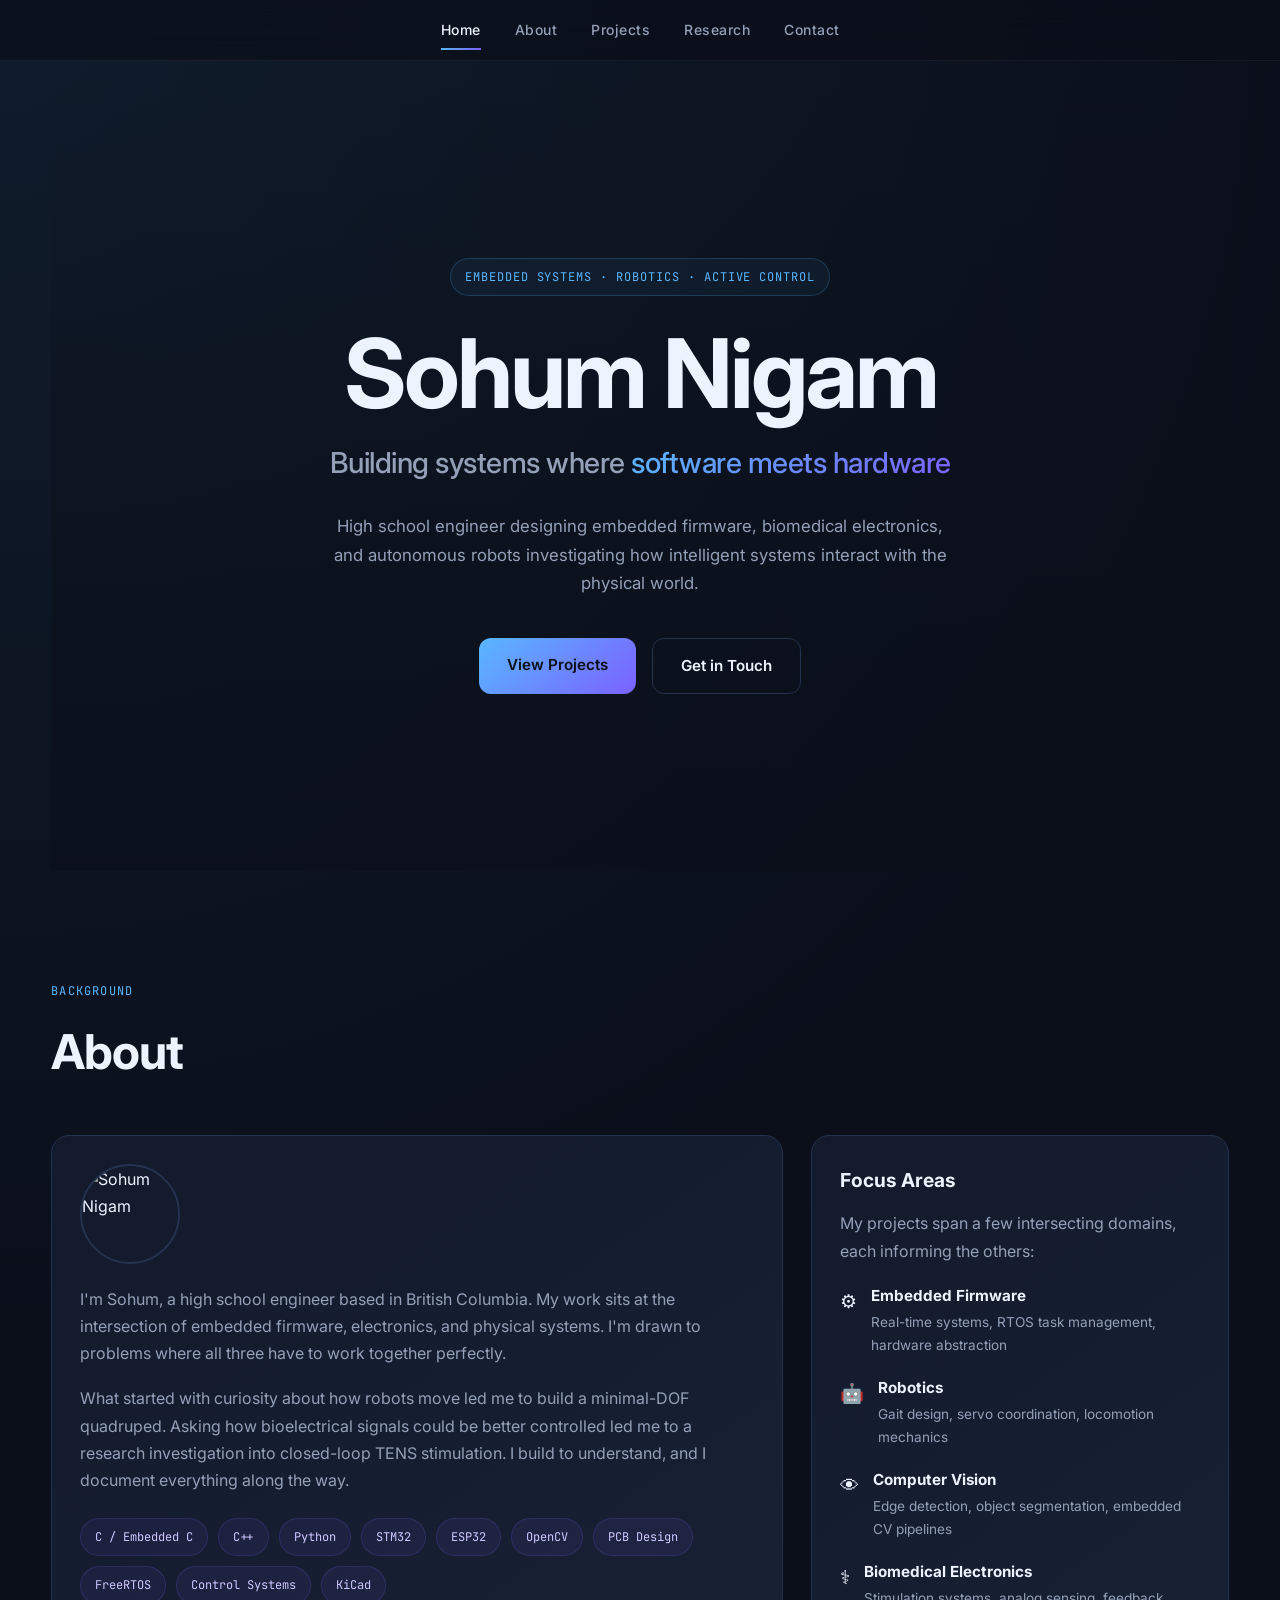
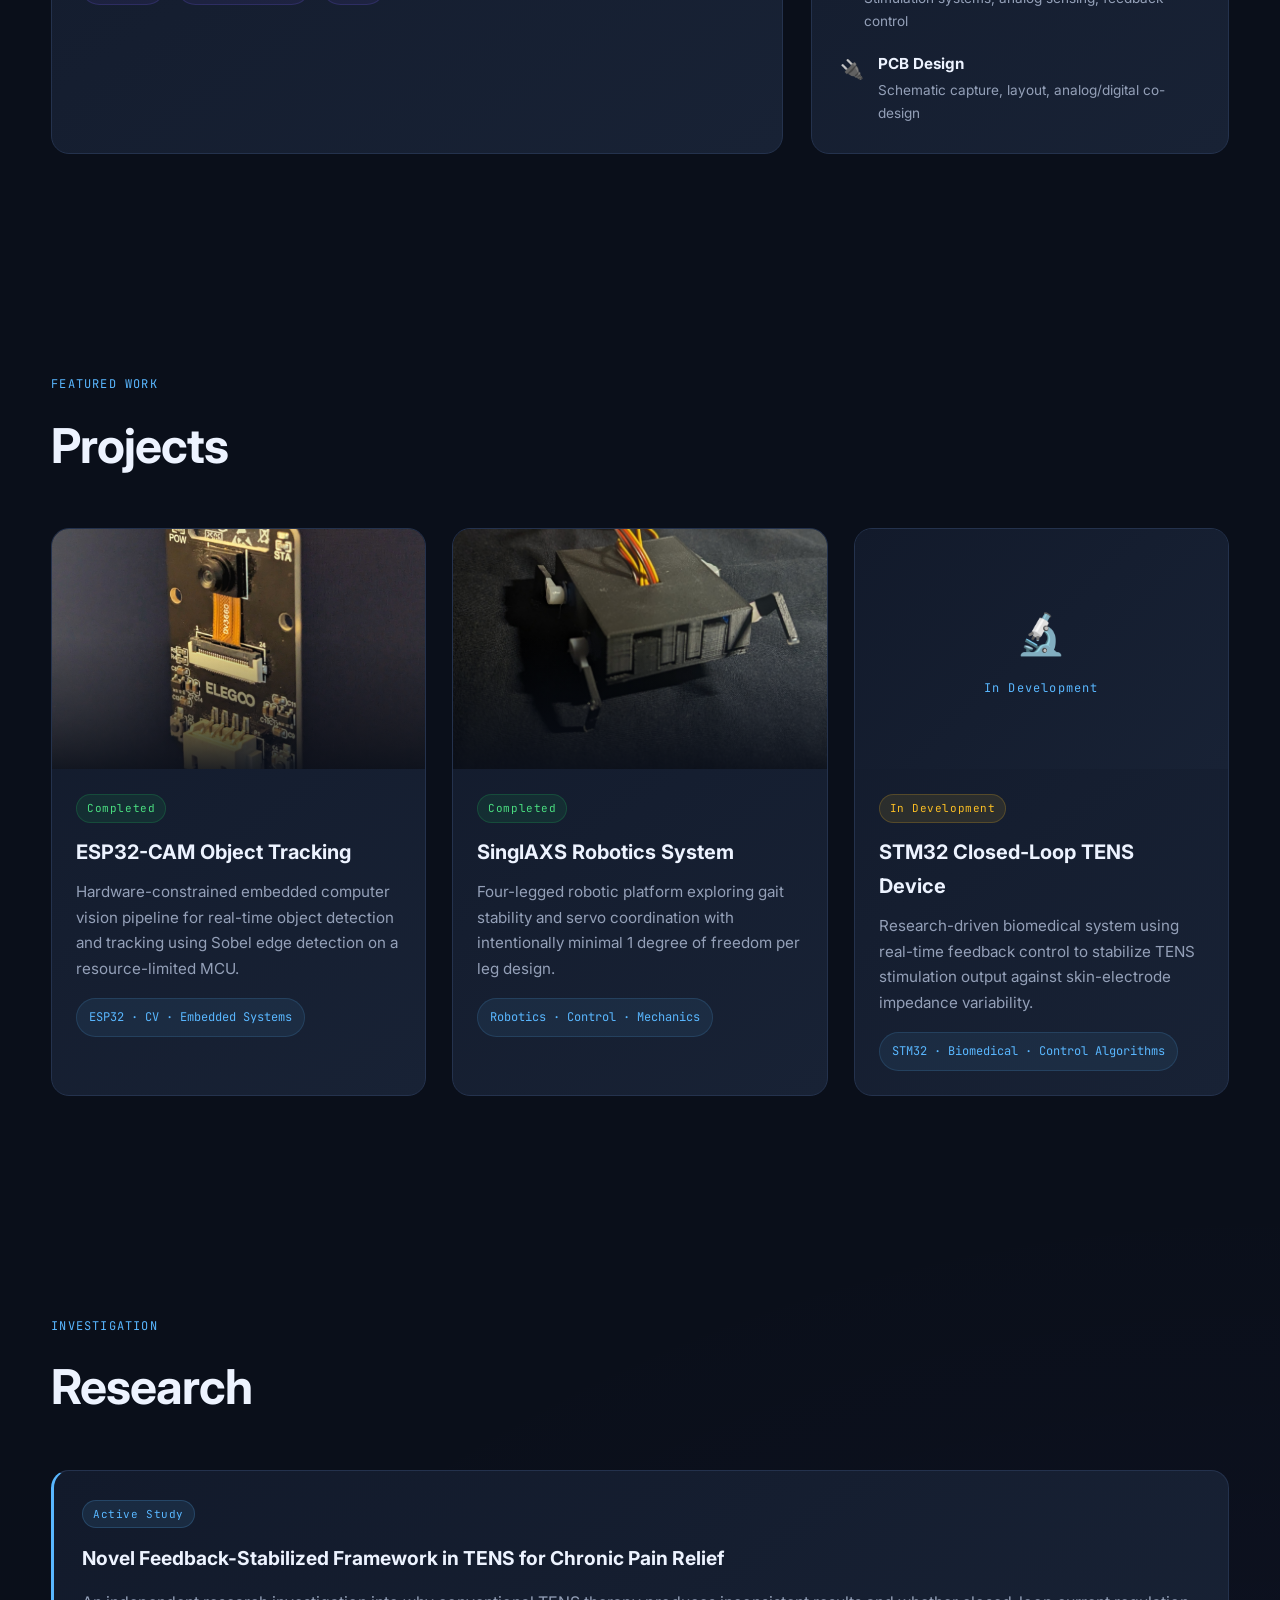
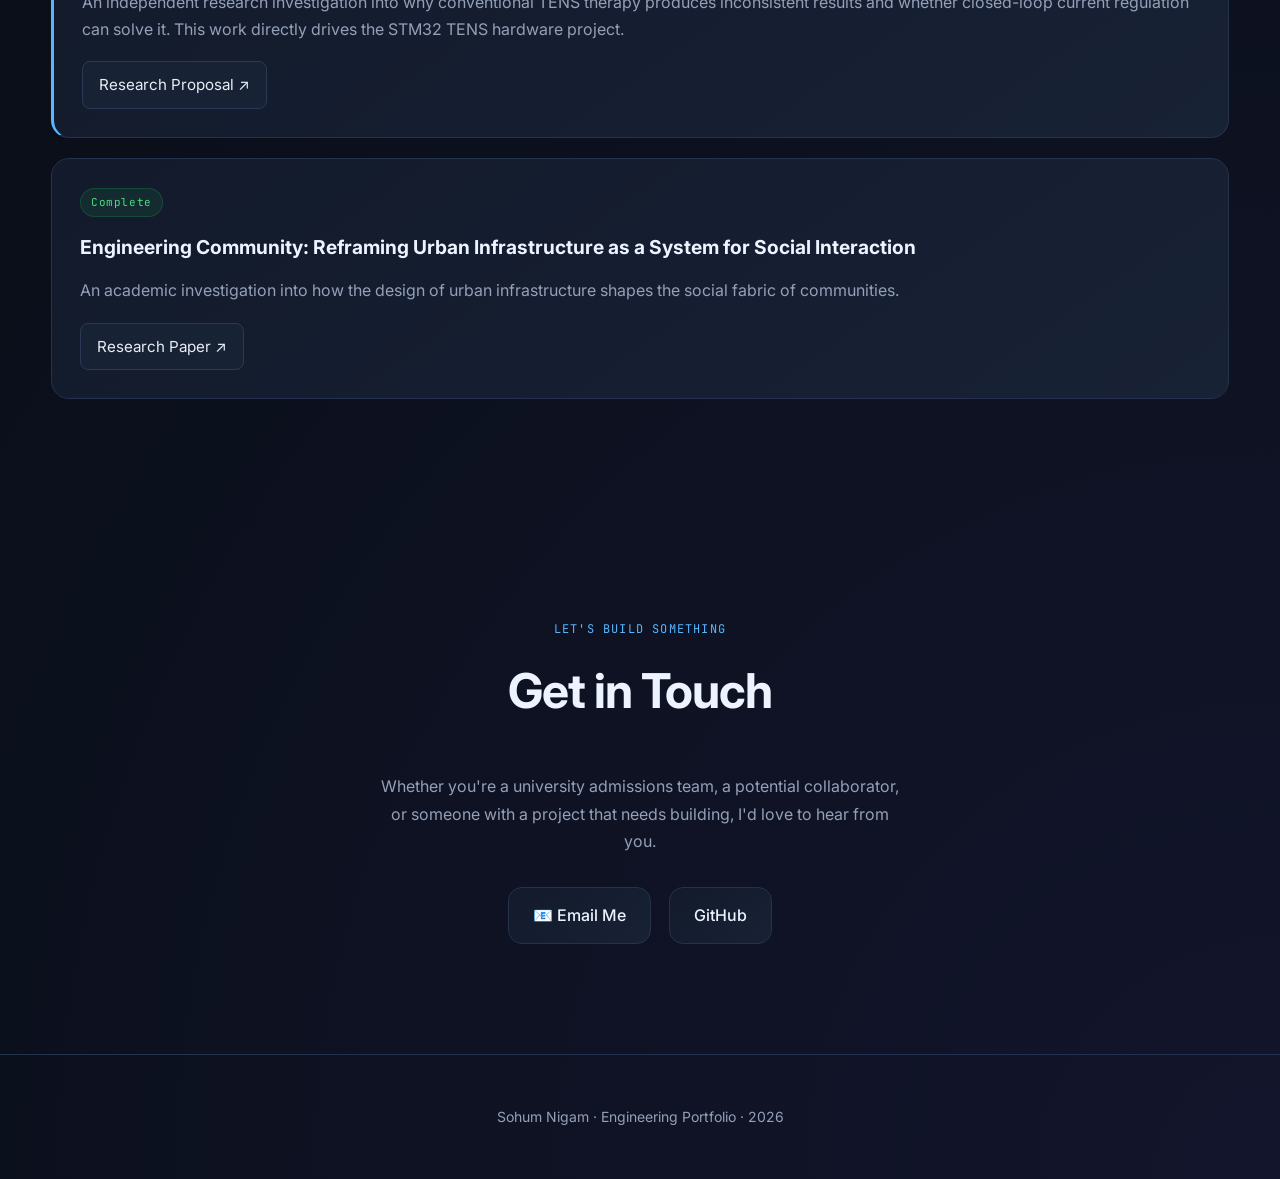
==== index.html @ ad73d20b "strenghthened visuals and text" ====
<!DOCTYPE html>
<html lang="en">
<head>
  <meta charset="UTF-8" />
  <meta name="viewport" content="width=device-width, initial-scale=1.0" />
  <title>Sohum Nigam — Engineering Portfolio</title>
  <link rel="stylesheet" href="style.css">
  <link rel="preconnect" href="https://fonts.googleapis.com">
  <link rel="preconnect" href="https://fonts.gstatic.com" crossorigin>
  <link href="https://fonts.googleapis.com/css2?family=Inter:wght@400;500;600;700&family=JetBrains+Mono:wght@400;500&display=swap" rel="stylesheet">
</head>

<body>

  <!-- NAV -->
  <nav>
    <a href="#home">Home</a>
    <a href="#about">About</a>
    <a href="#projects">Projects</a>
    <a href="#research">Research</a>
    <a href="#contact">Contact</a>
  </nav>

  <!-- HERO -->
  <section id="home" class="hero show">
    <div class="hero-content">

      <div class="hero-tag">
        EMBEDDED SYSTEMS · ROBOTICS · ACTIVE CONTROL
      </div>

      <h1>Sohum Nigam</h1>

      <h2>
        Building systems where <span>software meets hardware</span>
      </h2>

      <p class="hero-sub">
        High school engineer designing embedded firmware, biomedical electronics,
        and autonomous robots investigating how intelligent systems
        interact with the physical world.
      </p>

      <div class="hero-cta">
        <a href="#projects" class="cta-btn">View Projects</a>
        <a href="#contact" class="cta-btn cta-btn--outline">Get in Touch</a>
      </div>

    </div>
  </section>

  <!-- ABOUT -->
  <section id="about">

    <div class="section-header">
      <div class="section-label">BACKGROUND</div>
      <h2>About</h2>
    </div>

    <div class="about-grid">

      <div class="panel">

       
        <img src="assets/Images/your-photo.jpg" alt="Sohum Nigam" class="about-photo">

        <p>
          I'm Sohum, a high school engineer based in British Columbia. My work sits at the intersection
          of embedded firmware, electronics, and physical systems. I'm drawn to problems where
          all three have to work together perfectly.
        </p>

        <p>
          What started with curiosity about how robots move led me to build a minimal-DOF quadruped.
          Asking how bioelectrical signals could be better controlled led me to a research investigation
          into closed-loop TENS stimulation. I build to understand, and I document everything along the way.
        </p>

        <p>
        </p>

        <div class="skills">
          <div class="skill">C / Embedded C</div>
          <div class="skill">C++</div>
          <div class="skill">Python</div>
          <div class="skill">STM32</div>
          <div class="skill">ESP32</div>
          <div class="skill">OpenCV</div>
          <div class="skill">PCB Design</div>
          <div class="skill">FreeRTOS</div>
          <div class="skill">Control Systems</div>
          <div class="skill">KiCad</div>
        </div>

      </div>

      <div class="panel">

        <h3>Focus Areas</h3>

        <p>
          My projects span a few intersecting domains, each informing the others:
        </p>

        <div class="focus-list">
          <div class="focus-item">
            <span class="focus-icon">⚙</span>
            <div>
              <strong>Embedded Firmware</strong>
              <p>Real-time systems, RTOS task management, hardware abstraction</p>
            </div>
          </div>
          <div class="focus-item">
            <span class="focus-icon">🤖</span>
            <div>
              <strong>Robotics</strong>
              <p>Gait design, servo coordination, locomotion mechanics</p>
            </div>
          </div>
          <div class="focus-item">
            <span class="focus-icon">👁</span>
            <div>
              <strong>Computer Vision</strong>
              <p>Edge detection, object segmentation, embedded CV pipelines</p>
            </div>
          </div>
          <div class="focus-item">
            <span class="focus-icon">⚕</span>
            <div>
              <strong>Biomedical Electronics</strong>
              <p>Stimulation systems, analog sensing, feedback control</p>
            </div>
          </div>
          <div class="focus-item">
            <span class="focus-icon">🔌</span>
            <div>
              <strong>PCB Design</strong>
              <p>Schematic capture, layout, analog/digital co-design</p>
            </div>
          </div>
        </div>

      </div>

    </div>

  </section>

  <!-- PROJECTS -->
  <section id="projects">

    <div class="section-header">
      <div class="section-label">FEATURED WORK</div>
      <h2>Projects</h2>
    </div>

    <div class="grid">

      <a class="card" href="projects/esp32-cam.html">
        <div class="card-image">
          <img src="assets/Images/ESP32_CAM_Hero.jpg" alt="ESP32-CAM Object Tracking">
        </div>
        <div class="card-content">
          <div class="card-status card-status--done">Completed</div>
          <h3>ESP32-CAM Object Tracking</h3>
          <p>
            Hardware-constrained embedded computer vision pipeline for
            real-time object detection and tracking using Sobel edge detection
            on a resource-limited MCU.
          </p>
          <div class="tag">ESP32 · CV · Embedded Systems</div>
        </div>
      </a>

      <a class="card" href="projects/SinglAXS.html">
        <div class="card-image">
          <img src="assets/Images/SinglAXS_Hero.png" alt="SinglAXS Quadruped">
        </div>
        <div class="card-content">
          <div class="card-status card-status--done">Completed</div>
          <h3>SinglAXS Robotics System</h3>
          <p>
            Four-legged robotic platform exploring gait stability and servo
            coordination with intentionally minimal 1 degree of freedom
            per leg design.
          </p>
          <div class="tag">Robotics · Control · Mechanics</div>
        </div>
      </a>

      <a class="card" href="projects/stm32-tens.html">
        <div class="card-image card-image--placeholder">
          <div class="card-wip">
            <span>🔬</span>
            <p>In Development</p>
          </div>
        </div>
        <div class="card-content">
          <div class="card-status card-status--wip">In Development</div>
          <h3>STM32 Closed-Loop TENS Device</h3>
          <p>
            Research-driven biomedical system using real-time feedback control
            to stabilize TENS stimulation output against skin-electrode impedance
            variability.
          </p>
          <div class="tag">STM32 · Biomedical · Control Algorithms</div>
        </div>
      </a>

    </div>

  </section>

  <!-- RESEARCH -->
  <section id="research">

    <div class="section-header">
      <div class="section-label">INVESTIGATION</div>
      <h2>Research</h2>
    </div>

    <div class="stack">

      <div class="panel research-panel">
        <div class="research-badge">Active Study</div>
        <h3>Novel Feedback-Stabilized Framework in TENS for Chronic Pain Relief</h3>
        <p>
          An independent research investigation into why conventional TENS therapy produces
          inconsistent results and whether closed-loop current regulation can solve it.
          This work directly drives the STM32 TENS hardware project.
        </p>
        <a href="assets/Documents/STM_TENS_research_proposal.pdf" target="_blank" class="pdf-link">
          Research Proposal ↗
        </a>
      </div>

      <div class="panel">
        <div class="research-badge research-badge--complete">Complete</div>
        <h3>Engineering Community: Reframing Urban Infrastructure as a System for Social Interaction</h3>
        <p>
          An academic investigation into how the design of urban infrastructure shapes
          the social fabric of communities.
        </p>
        <a href="assets/Documents/UrbanCommunity_Paper.pdf" target="_blank" class="pdf-link">
          Research Paper ↗
        </a>
      </div>

    </div>

  </section>

  <!-- CONTACT -->
  <section id="contact" class="contact">

    <div class="section-header">
      <div class="section-label">LET'S BUILD SOMETHING</div>
      <h2>Get in Touch</h2>
    </div>

    <p class="contact-sub">
      Whether you're a university admissions team, a potential collaborator,
      or someone with a project that needs building, I'd love to hear from you.
    </p>

    <div class="contact-links">
      <a href="mailto:sohum.arjit.nigam@gmail.com">
        📧 Email Me
      </a>
      <a href="https://github.com/SohumNigam" target="_blank">
        GitHub
      </a>
    </div>

  </section>

  <footer>
    <p>Sohum Nigam · Engineering Portfolio · 2026</p>
  </footer>

  <script>
    const sections = document.querySelectorAll("section");
    const navLinks = document.querySelectorAll("nav a");

    const observer = new IntersectionObserver((entries) => {
      entries.forEach((entry) => {
        if (entry.isIntersecting) {
          entry.target.classList.add("show");

          // Highlight matching nav link
          const id = entry.target.getAttribute("id");
          navLinks.forEach(link => {
            link.classList.remove("nav-active");
            if (link.getAttribute("href") === `#${id}`) {
              link.classList.add("nav-active");
            }
          });
        }
      });
    }, { threshold: 0.6 });

    sections.forEach(section => observer.observe(section));
  </script>

</body>
</html>
---- style.css ----
:root {
      --bg: #0a0f1a;
      --panel: #121a2b;
      --panel-2: #182235;
      --text: #edf3ff;
      --muted: #94a0b8;
      --accent: #59b7ff;
      --accent-2: #7b61ff;
      --border: #24324d;
      --glow: rgba(89, 183, 255, 0.18);
      --radius: 18px;
    }

    * {
      margin: 0;
      padding: 0;
      box-sizing: border-box;
    }

    html {
      scroll-behavior: smooth;
    }

    body {
      font-family: "Inter", sans-serif;
      color: var(--text);
      background:
        radial-gradient(circle at top left, rgba(89, 183, 255, 0.08), transparent 30%),
        radial-gradient(circle at bottom right, rgba(123, 97, 255, 0.08), transparent 35%),
        var(--bg);
      line-height: 1.7;
      overflow-x: hidden;
    }

    a {
      text-decoration: none;
      color: inherit;
    }

    img {
      display: block;
    }

    /* ─── NAV ─── */

    nav {
      position: sticky;
      top: 0;
      display: flex;
      justify-content: center;
      gap: 34px;
      padding: 18px 24px;
      background: rgba(10, 15, 26, 0.72);
      backdrop-filter: blur(18px);
      border-bottom: 1px solid rgba(255,255,255,0.05);
      z-index: 999;
    }

    nav a {
      position: relative;
      font-size: 14px;
      font-weight: 500;
      letter-spacing: 0.5px;
      color: var(--muted);
      transition: color 0.25s ease, transform 0.25s ease;
    }

    nav a::after {
      content: "";
      position: absolute;
      left: 0;
      bottom: -8px;
      width: 100%;
      height: 2px;
      background: linear-gradient(90deg, var(--accent), var(--accent-2));
      transform: scaleX(0);
      transform-origin: left;
      transition: transform 0.25s ease;
    }

    nav a:hover {
      color: var(--text);
      transform: translateY(-1px);
    }

    nav a:hover::after {
      transform: scaleX(1);
    }

   nav a.nav-active {
      color: var(--text);
    }

    nav a.nav-active::after {
      transform: scaleX(1);
    }

    /* ─── PDF LINK ─── */

    .pdf-link {
      display: inline-block;
      padding: 10px 16px;
      margin-right: 10px;
      color: #e6edf3;
      background: #182235;
      border: 1px solid #2a3a55;
      border-radius: 8px;
      text-decoration: none;
      font-size: 0.95rem;
      transition: all 0.2s ease;
    }

    .pdf-link:hover {
      background: #24324a;
      border-color: #3d5a80;
      transform: translateY(-2px);
    }

    .pdf-link:active {
      transform: translateY(0px);
      opacity: 0.9;
    }

    /* ─── HERO ─── */

    .hero {
      min-height: 90vh;
      display: flex;
      align-items: center;
      justify-content: center;
      text-align: center;
      padding: 120px 24px 100px;
      position: relative;
    }

    .hero::before {
      content: "";
      position: absolute;
      inset: 0;
      background: linear-gradient(to bottom, transparent, rgba(10, 15, 26, 0.7));
      pointer-events: none;
    }

    .hero-content {
      max-width: 820px;
      position: relative;
      z-index: 2;
    }

    .hero-tag {
      display: inline-block;
      font-family: "JetBrains Mono", monospace;
      font-size: 12px;
      color: var(--accent);
      padding: 8px 14px;
      border: 1px solid rgba(89, 183, 255, 0.2);
      border-radius: 999px;
      margin-bottom: 32px;
      background: rgba(89, 183, 255, 0.05);
      letter-spacing: 0.08em;
    }

    .hero h1 {
      font-size: clamp(3.2rem, 8vw, 6rem);
      line-height: 0.95;
      letter-spacing: -3px;
      margin-bottom: 20px;
    }

    .hero h2 {
      font-size: clamp(1.2rem, 3vw, 1.8rem);
      font-weight: 500;
      color: var(--muted);
      margin-bottom: 24px;
      letter-spacing: -0.5px;
    }

    .hero h2 span {
      background: linear-gradient(135deg, var(--accent), var(--accent-2));
      -webkit-background-clip: text;
      background-clip: text;
      -webkit-text-fill-color: transparent;
    }

    .hero-sub {
      max-width: 620px;
      margin: 0 auto 40px;
      color: var(--muted);
      font-size: 1.05rem;
      line-height: 1.7;
    }

    .hero-cta {
      display: flex;
      gap: 16px;
      justify-content: center;
      flex-wrap: wrap;
    }

    .cta-btn {
      padding: 14px 28px;
      border-radius: 12px;
      font-weight: 600;
      font-size: 0.95rem;
      background: linear-gradient(135deg, var(--accent), var(--accent-2));
      color: #0a0f1a;
      transition: transform 0.25s ease, box-shadow 0.25s ease;
    }

    .cta-btn:hover {
      transform: translateY(-2px);
      box-shadow: 0 8px 30px rgba(89, 183, 255, 0.3);
    }

    .cta-btn--outline {
      background: transparent;
      color: var(--text);
      border: 1px solid var(--border);
    }

    .cta-btn--outline:hover {
      border-color: var(--accent);
      box-shadow: 0 8px 30px var(--glow);
    }

    /* ─── SECTIONS ─── */

    section {
      width: min(1180px, 92%);
      margin: auto;
      padding: 110px 0;
      opacity: 0;
      transform: translateY(30px);
      transition: opacity 0.9s ease, transform 0.9s ease;
    }

    section.show {
      opacity: 1;
      transform: translateY(0);
    }

    .section-header {
      margin-bottom: 42px;
    }

    .section-label {
      font-family: "JetBrains Mono", monospace;
      font-size: 12px;
      color: var(--accent);
      margin-bottom: 10px;
      letter-spacing: 0.1em;
    }

    h2 {
      font-size: clamp(2rem, 4vw, 3rem);
      letter-spacing: -1px;
    }

    /* ─── GRID ─── */

    .grid {
      display: grid;
      grid-template-columns: repeat(auto-fit, minmax(320px, 1fr));
      gap: 26px;
    }

    /* ─── CARD ─── */

    .card {
      position: relative;
      overflow: hidden;
      border-radius: var(--radius);
      border: 1px solid var(--border);
      background: linear-gradient(145deg, var(--panel), var(--panel-2));
      transition: transform 0.35s ease, border-color 0.35s ease, box-shadow 0.35s ease;
    }

    .card:hover {
      transform: translateY(-8px);
      border-color: rgba(89, 183, 255, 0.45);
      box-shadow: 0 0 30px var(--glow), 0 20px 50px rgba(0,0,0,0.45);
    }

    .card-image {
      position: relative;
      overflow: hidden;
    }

    .card-image::after {
      content: "";
      position: absolute;
      inset: 0;
      background: linear-gradient(to top, rgba(10, 15, 26, 0.9), transparent 55%);
    }

    .card img {
      width: 100%;
      height: 240px;
      object-fit: cover;
      transition: transform 0.5s ease;
    }

    .card:hover img {
      transform: scale(1.05);
    }

    /* WIP card image placeholder */
    .card-image--placeholder {
      height: 240px;
      background: linear-gradient(135deg, #121a2b, #182235);
      display: flex;
      align-items: center;
      justify-content: center;
    }

    .card-image--placeholder::after {
      display: none;
    }

    .card-wip {
      text-align: center;
      color: var(--muted);
    }

    .card-wip span {
      font-size: 2.5rem;
      display: block;
      margin-bottom: 10px;
    }

    .card-wip p {
      font-family: "JetBrains Mono", monospace;
      font-size: 12px;
      letter-spacing: 0.1em;
      color: var(--accent);
    }

    .card-content {
      padding: 24px;
    }

    .card-content h3 {
      font-size: 1.25rem;
      margin-bottom: 10px;
    }

    .card-content p {
      color: var(--muted);
      margin-bottom: 16px;
      font-size: 0.95rem;
    }

    /* Card status badge */
    .card-status {
      display: inline-block;
      font-family: "JetBrains Mono", monospace;
      font-size: 11px;
      padding: 4px 10px;
      border-radius: 999px;
      margin-bottom: 12px;
      letter-spacing: 0.05em;
    }

    .card-status--done {
      background: rgba(34, 197, 94, 0.1);
      color: #4ade80;
      border: 1px solid rgba(34, 197, 94, 0.2);
    }

    .card-status--wip {
      background: rgba(251, 191, 36, 0.1);
      color: #fbbf24;
      border: 1px solid rgba(251, 191, 36, 0.2);
    }

    .tag {
      display: inline-block;
      font-family: "JetBrains Mono", monospace;
      font-size: 12px;
      color: var(--accent);
      background: rgba(89, 183, 255, 0.08);
      border: 1px solid rgba(89, 183, 255, 0.15);
      padding: 8px 12px;
      border-radius: 999px;
    }

    /* ─── PANELS ─── */

    .panel {
      background: linear-gradient(145deg, var(--panel), var(--panel-2));
      border: 1px solid var(--border);
      border-radius: var(--radius);
      padding: 28px;
      transition: transform 0.3s ease, border-color 0.3s ease;
    }

    .panel:hover {
      transform: translateY(-4px);
      border-color: rgba(89, 183, 255, 0.25);
    }

    .panel h3 {
      margin-bottom: 14px;
      font-size: 1.2rem;
    }

    .panel p {
      color: var(--muted);
      margin-bottom: 18px;
    }

    .stack {
      display: flex;
      flex-direction: column;
      gap: 20px;
    }

    /* ─── ABOUT ─── */

    .about-grid {
      display: grid;
      grid-template-columns: 1.4fr 0.8fr;
      gap: 28px;
    }

    .about-photo {
      width: 100px;
      height: 100px;
      border-radius: 50%;
      object-fit: cover;
      border: 2px solid var(--border);
      margin-bottom: 22px;
    }

    .about-photo-placeholder {
      width: 90px;
      height: 90px;
      border-radius: 50%;
      background: linear-gradient(135deg, var(--accent), var(--accent-2));
      display: flex;
      align-items: center;
      justify-content: center;
      font-size: 12px;
      font-family: "JetBrains Mono", monospace;
      color: #0a0f1a;
      font-weight: 600;
      margin-bottom: 22px;
      opacity: 0.6;
    }

    .about-grid .panel p + p {
      margin-top: 14px;
    }

    .skills {
      display: flex;
      flex-wrap: wrap;
      gap: 10px;
      margin-top: 24px;
    }

    .skill {
      padding: 8px 14px;
      border-radius: 999px;
      background: rgba(123, 97, 255, 0.08);
      border: 1px solid rgba(123, 97, 255, 0.18);
      color: #cfc8ff;
      font-size: 12px;
      font-family: "JetBrains Mono", monospace;
    }

    /* Focus list */
    .focus-list {
      display: flex;
      flex-direction: column;
      gap: 18px;
      margin-top: 16px;
    }

    .focus-item {
      display: flex;
      gap: 14px;
      align-items: flex-start;
    }

    .focus-icon {
      font-size: 1.2rem;
      margin-top: 2px;
      flex-shrink: 0;
    }

    .focus-item strong {
      display: block;
      color: var(--text);
      font-size: 0.95rem;
      margin-bottom: 2px;
    }

    .focus-item p {
      color: var(--muted);
      font-size: 0.85rem;
      margin: 0;
    }

    /* ─── RESEARCH ─── */

    .research-panel {
      border-left: 3px solid var(--accent);
    }

    .research-badge {
      display: inline-block;
      font-family: "JetBrains Mono", monospace;
      font-size: 11px;
      padding: 4px 10px;
      border-radius: 999px;
      margin-bottom: 14px;
      background: rgba(89, 183, 255, 0.1);
      color: var(--accent);
      border: 1px solid rgba(89, 183, 255, 0.2);
      letter-spacing: 0.05em;
    }

    .research-badge--complete {
      background: rgba(34, 197, 94, 0.1);
      color: #4ade80;
      border-color: rgba(34, 197, 94, 0.2);
    }

    /* ─── CONTACT ─── */

    .contact {
      text-align: center;
    }

    .contact-sub {
      color: var(--muted);
      max-width: 520px;
      margin: 0 auto 32px;
      font-size: 1rem;
    }

    .contact-links {
      display: flex;
      justify-content: center;
      flex-wrap: wrap;
      gap: 18px;
    }

    .contact-links a {
      padding: 14px 24px;
      border-radius: 14px;
      border: 1px solid var(--border);
      background: linear-gradient(145deg, var(--panel), var(--panel-2));
      transition: transform 0.25s ease, border-color 0.25s ease, box-shadow 0.25s ease;
      font-weight: 500;
    }

    .contact-links a:hover {
      transform: translateY(-3px);
      border-color: var(--accent);
      box-shadow: 0 0 20px var(--glow);
    }

    /* ─── FOOTER ─── */

    footer {
      padding: 50px 24px;
      text-align: center;
      color: var(--muted);
      font-size: 14px;
      border-top: 1px solid var(--border);
    }

    /* ─── RESPONSIVE ─── */

    @media (max-width: 900px) {

      .about-grid {
        grid-template-columns: 1fr;
      }

      nav {
        gap: 18px;
        flex-wrap: wrap;
      }

      .hero {
        min-height: auto;
      }

      .card img {
        height: 210px;
      }

    }
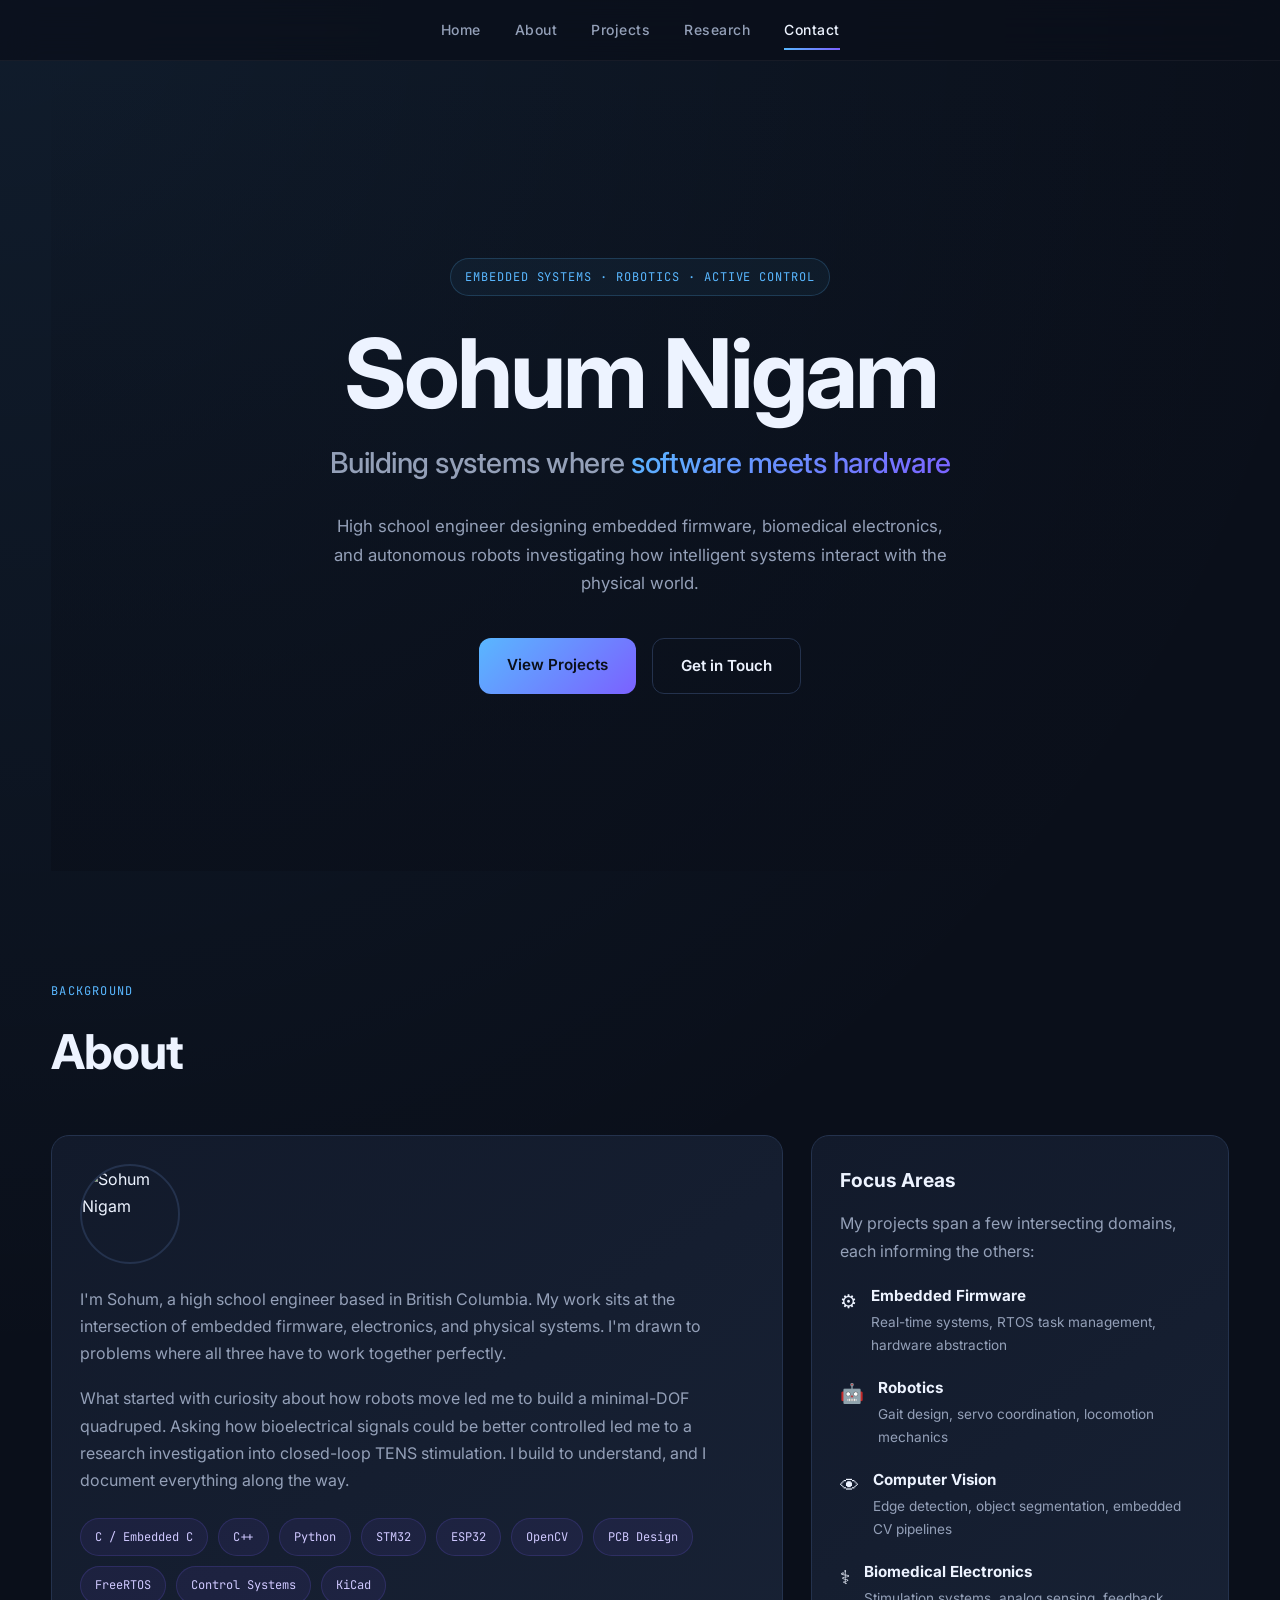
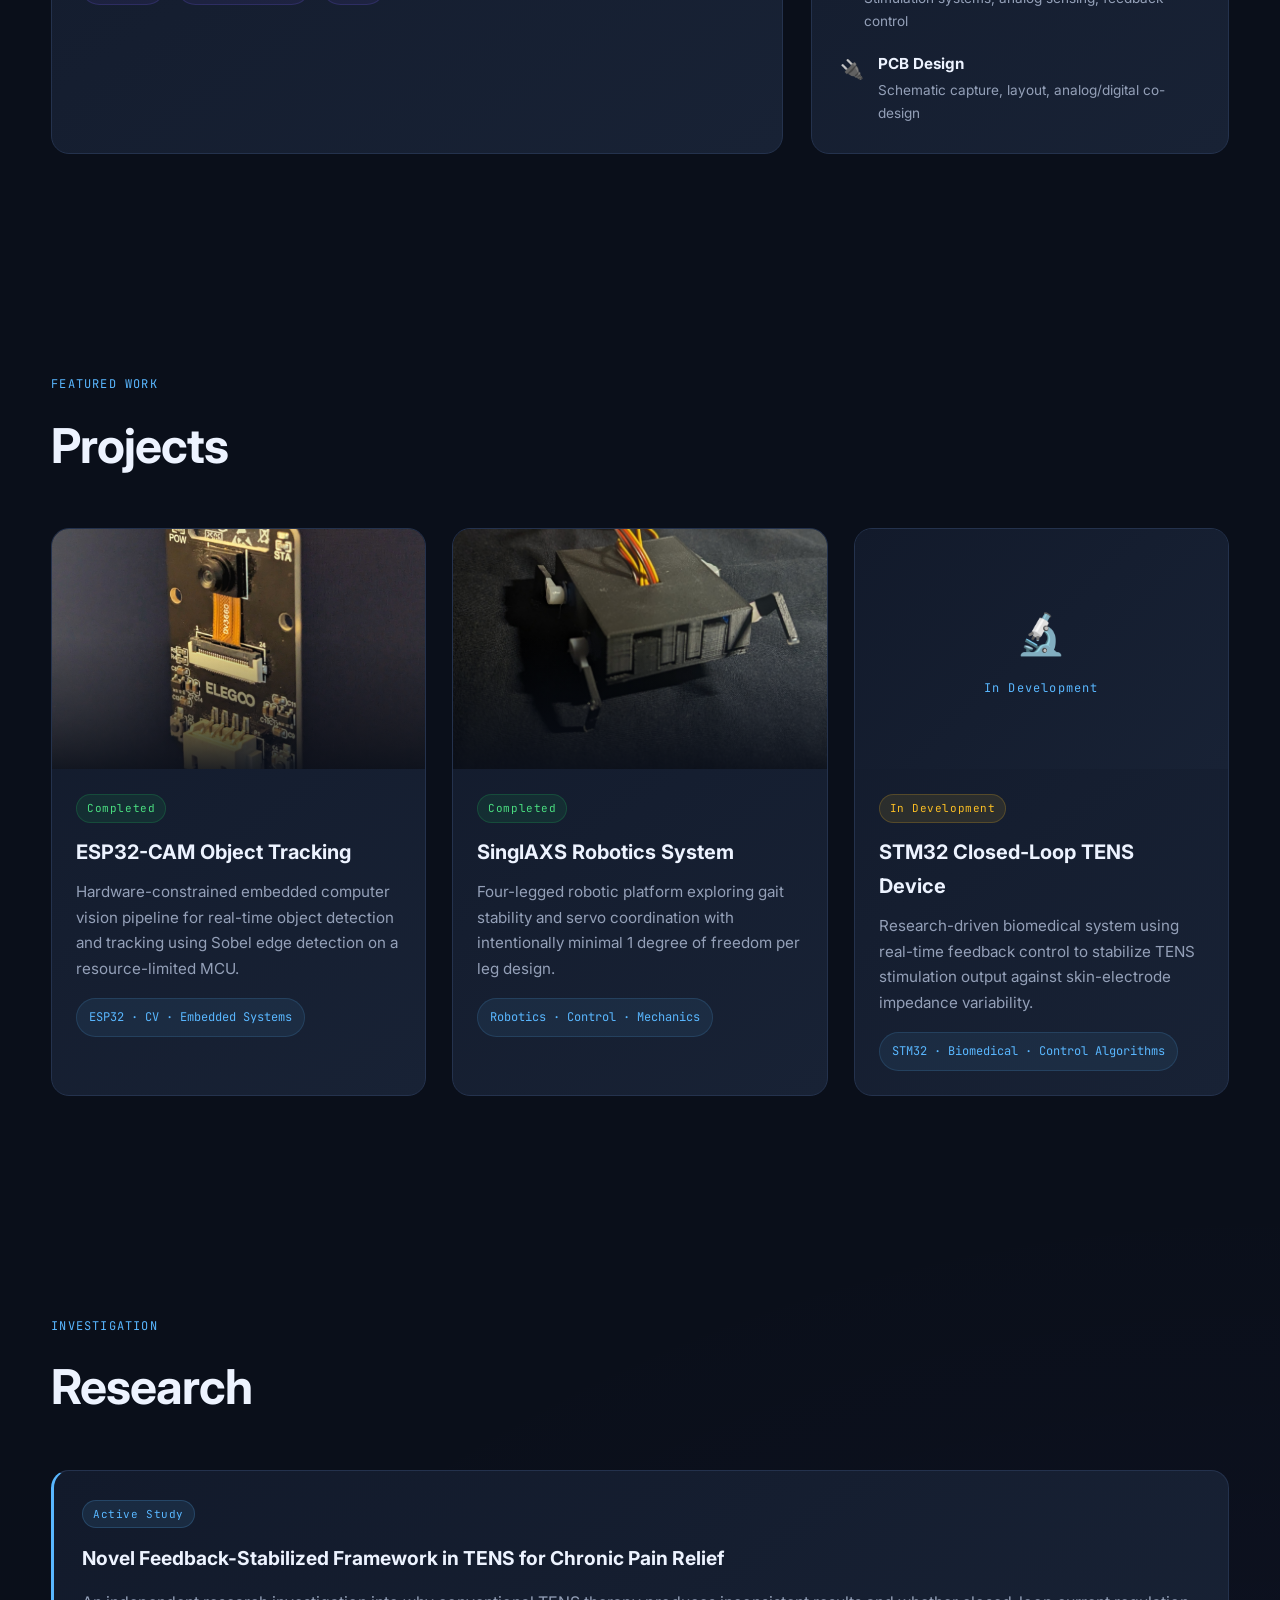
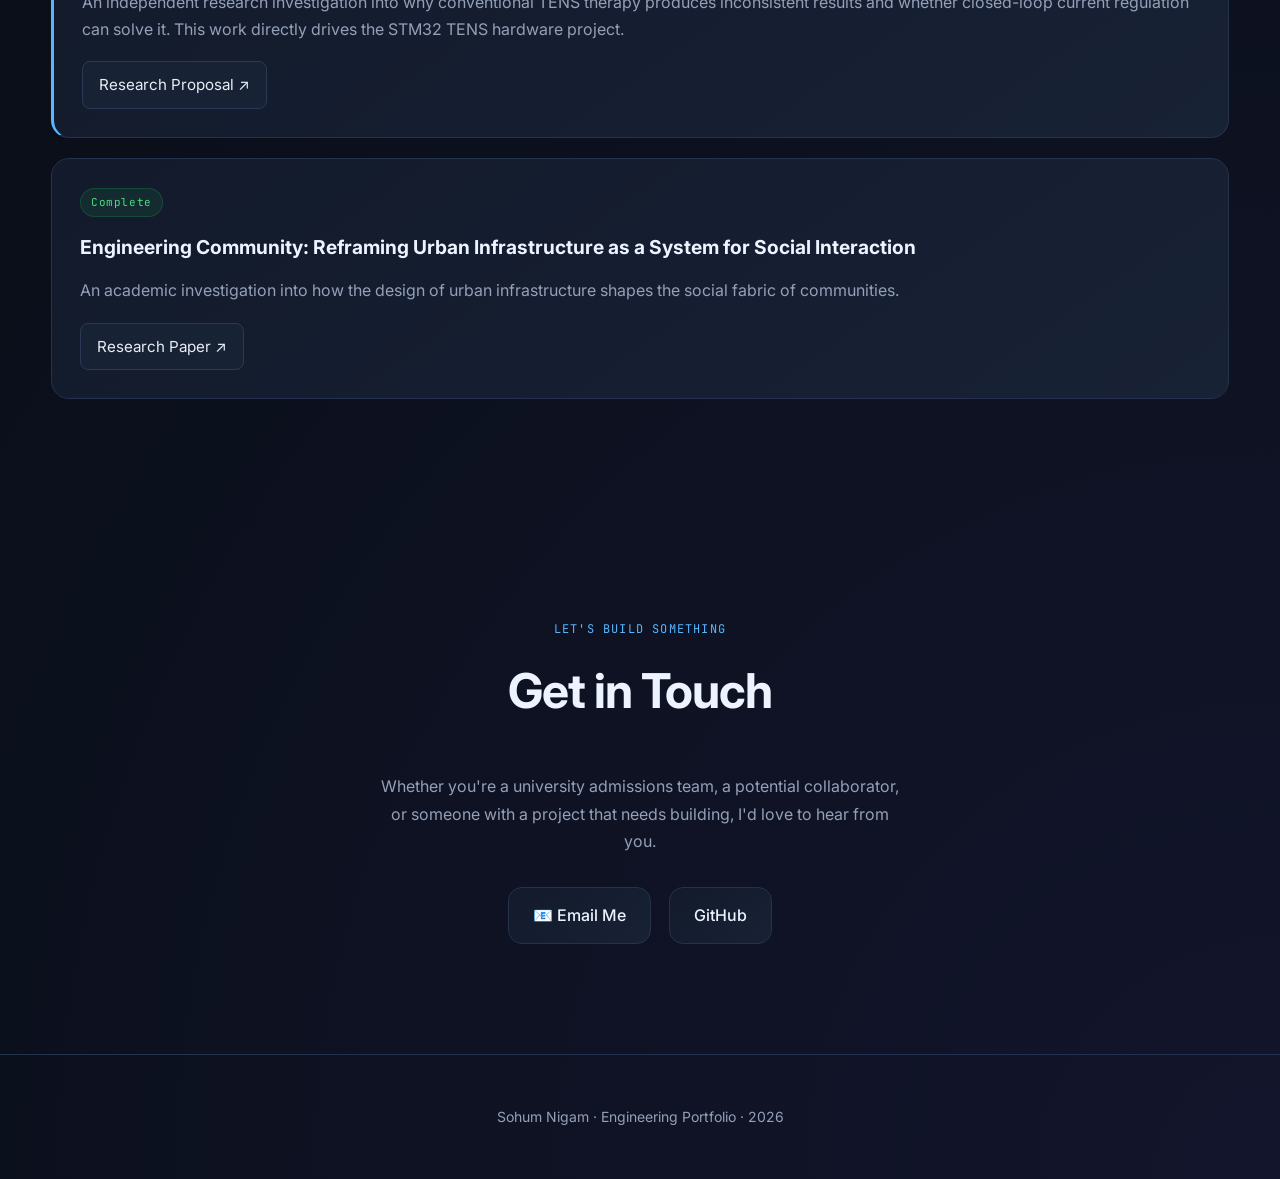
==== commit febadd0d: "fixed mobile bug" ====
--- a/index.html
+++ b/index.html
@@ -278,29 +278,38 @@
     <p>Sohum Nigam · Engineering Portfolio · 2026</p>
   </footer>
 
-  <script>
-    const sections = document.querySelectorAll("section");
-    const navLinks = document.querySelectorAll("nav a");
-
-    const observer = new IntersectionObserver((entries) => {
-      entries.forEach((entry) => {
-        if (entry.isIntersecting) {
-          entry.target.classList.add("show");
-
-          // Highlight matching nav link
-          const id = entry.target.getAttribute("id");
-          navLinks.forEach(link => {
-            link.classList.remove("nav-active");
-            if (link.getAttribute("href") === `#${id}`) {
-              link.classList.add("nav-active");
-            }
-          });
-        }
-      });
-    }, { threshold: 0.6 });
-
-    sections.forEach(section => observer.observe(section));
-  </script>
+<script>
+  const sections = document.querySelectorAll("section");
+  const navLinks = document.querySelectorAll("nav a");
+
+  const observer = new IntersectionObserver((entries, observer) => {
+    entries.forEach((entry) => {
+      if (entry.isIntersecting) {
+
+        entry.target.classList.add("show");
+
+        // Highlight matching nav link
+        const id = entry.target.getAttribute("id");
+
+        navLinks.forEach(link => {
+          link.classList.remove("nav-active");
+
+          if (link.getAttribute("href") === `#${id}`) {
+            link.classList.add("nav-active");
+          }
+        });
+
+        // Stop observing once shown
+        observer.unobserve(entry.target);
+      }
+    });
+  }, {
+    threshold: 0.15,
+    rootMargin: "0px 0px -10% 0px"
+  });
+
+  sections.forEach(section => observer.observe(section));
+</script>
 
 </body>
 </html>
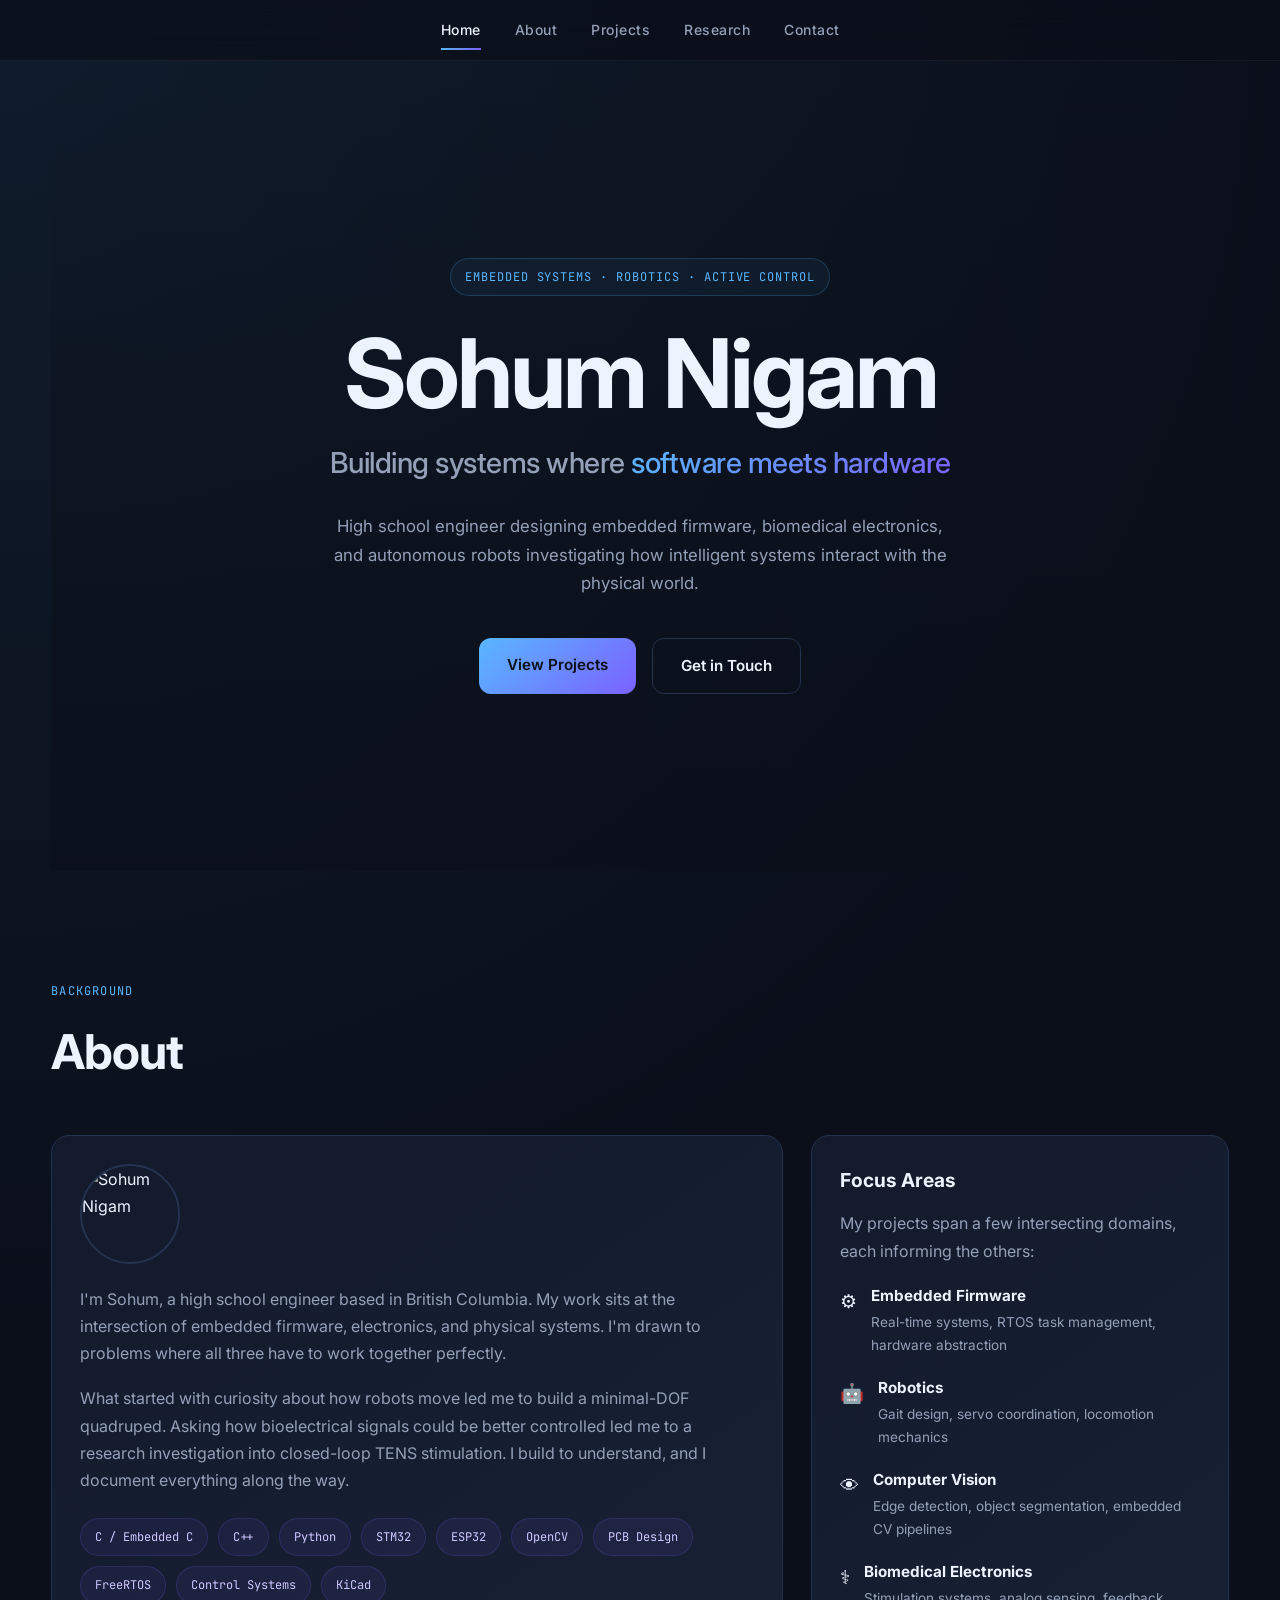
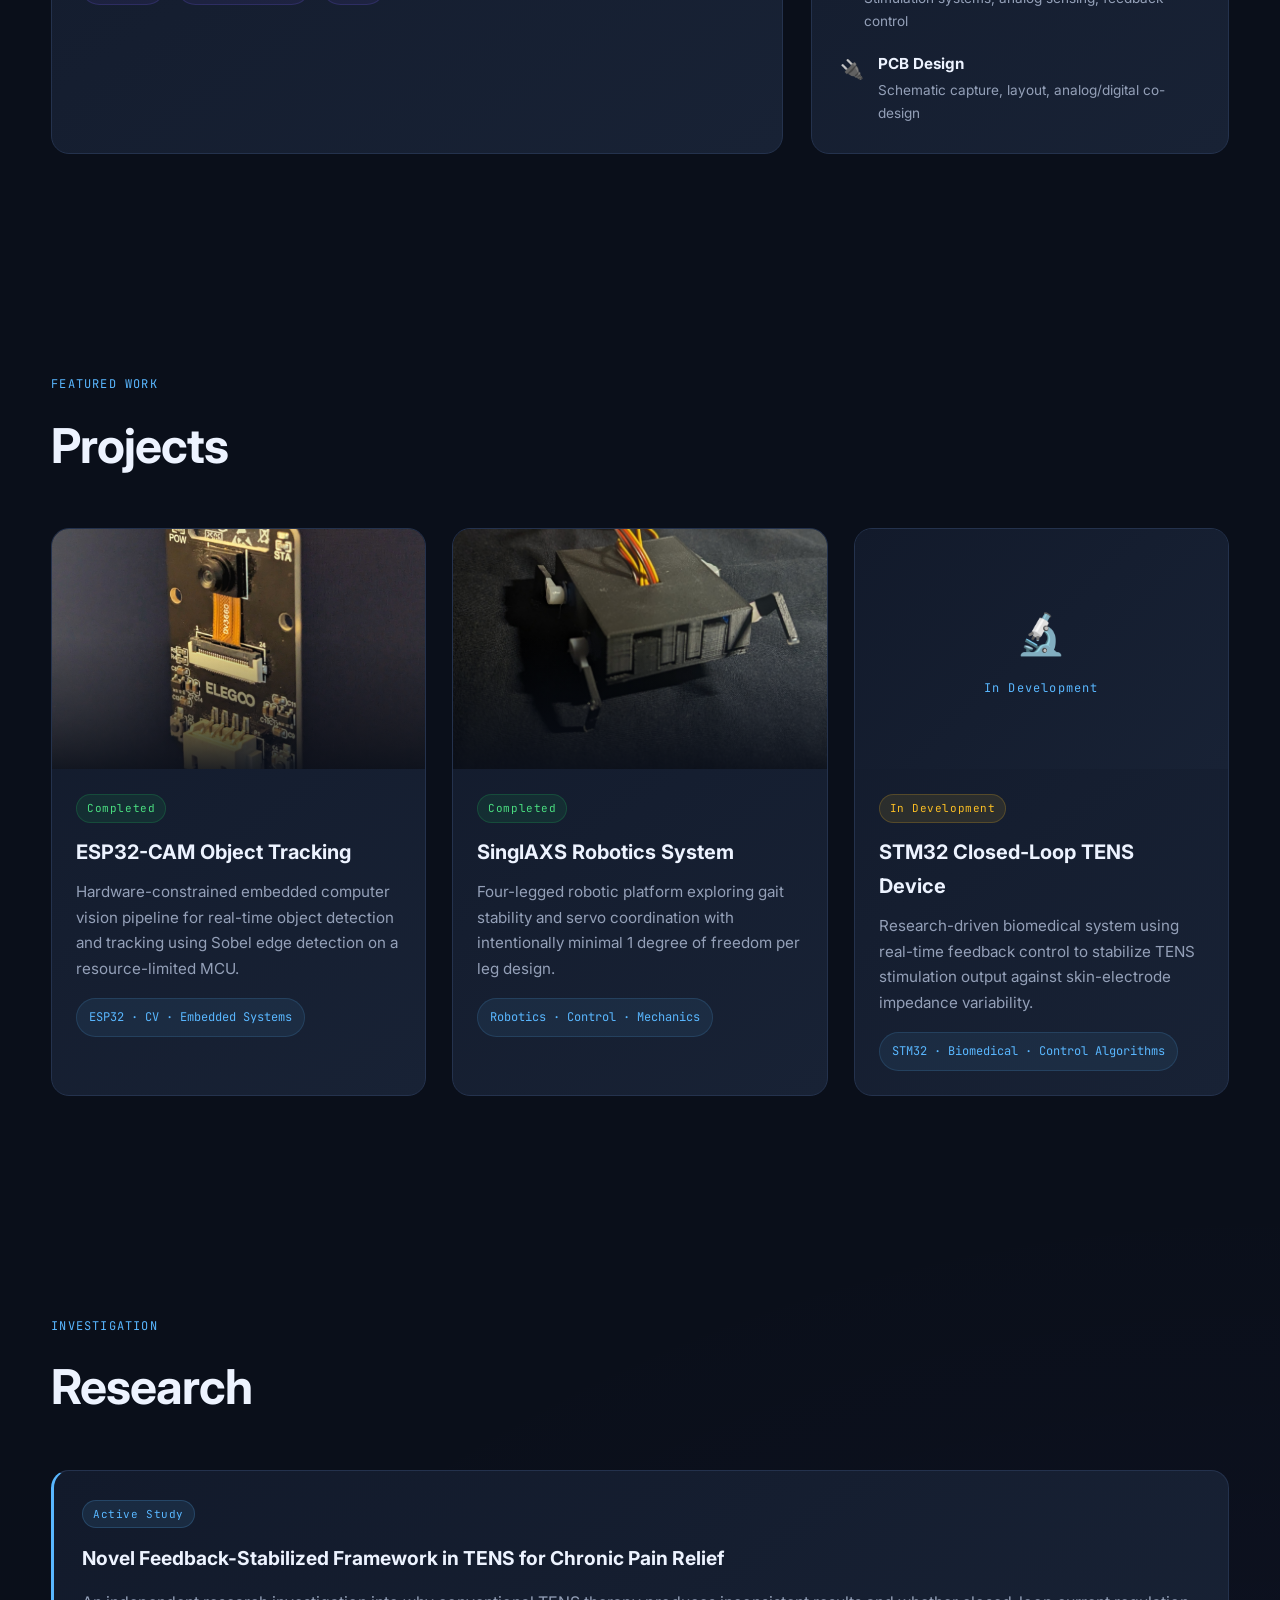
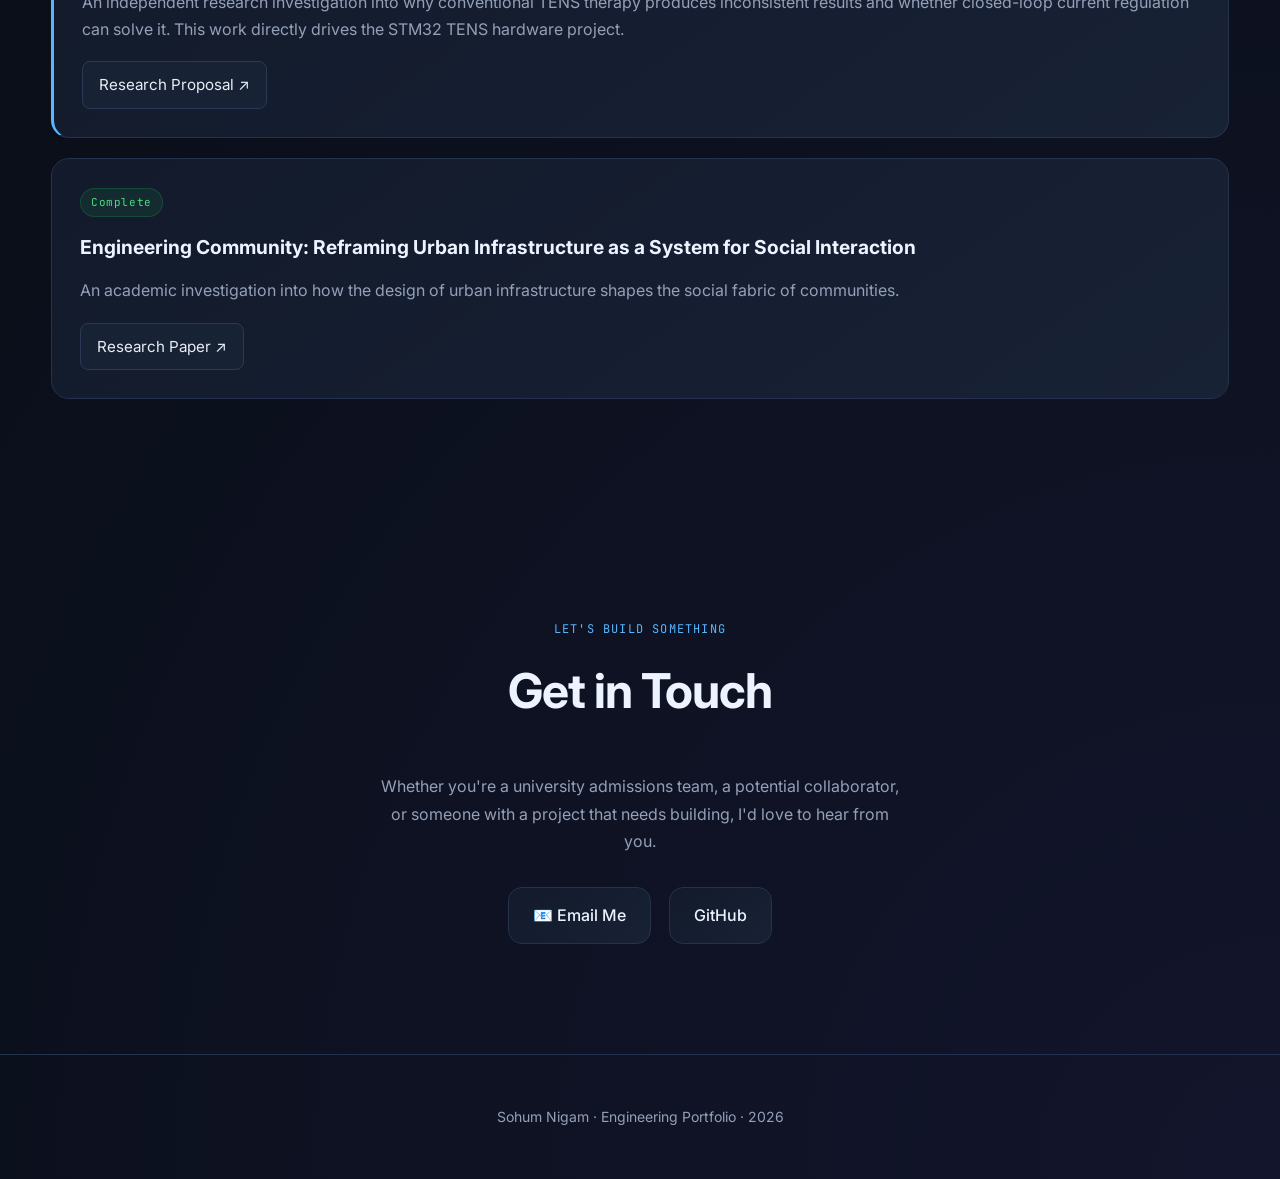
==== commit edfebc1f: "Fixed nav-bar bug" ====
--- a/index.html
+++ b/index.html
@@ -278,17 +278,20 @@
     <p>Sohum Nigam · Engineering Portfolio · 2026</p>
   </footer>
 
-<script>
+  <script>
   const sections = document.querySelectorAll("section");
   const navLinks = document.querySelectorAll("nav a");
 
-  const observer = new IntersectionObserver((entries, observer) => {
+  const observer = new IntersectionObserver((entries) => {
     entries.forEach((entry) => {
+
+      // Reveal section
       if (entry.isIntersecting) {
-
         entry.target.classList.add("show");
-
-        // Highlight matching nav link
+      }
+
+      // Update navbar
+      if (entry.isIntersecting) {
         const id = entry.target.getAttribute("id");
 
         navLinks.forEach(link => {
@@ -298,18 +301,17 @@
             link.classList.add("nav-active");
           }
         });
-
-        // Stop observing once shown
-        observer.unobserve(entry.target);
       }
+
     });
   }, {
     threshold: 0.15,
-    rootMargin: "0px 0px -10% 0px"
+    rootMargin: "0px 0px -35% 0px"
   });
 
   sections.forEach(section => observer.observe(section));
 </script>
 
+
 </body>
 </html>
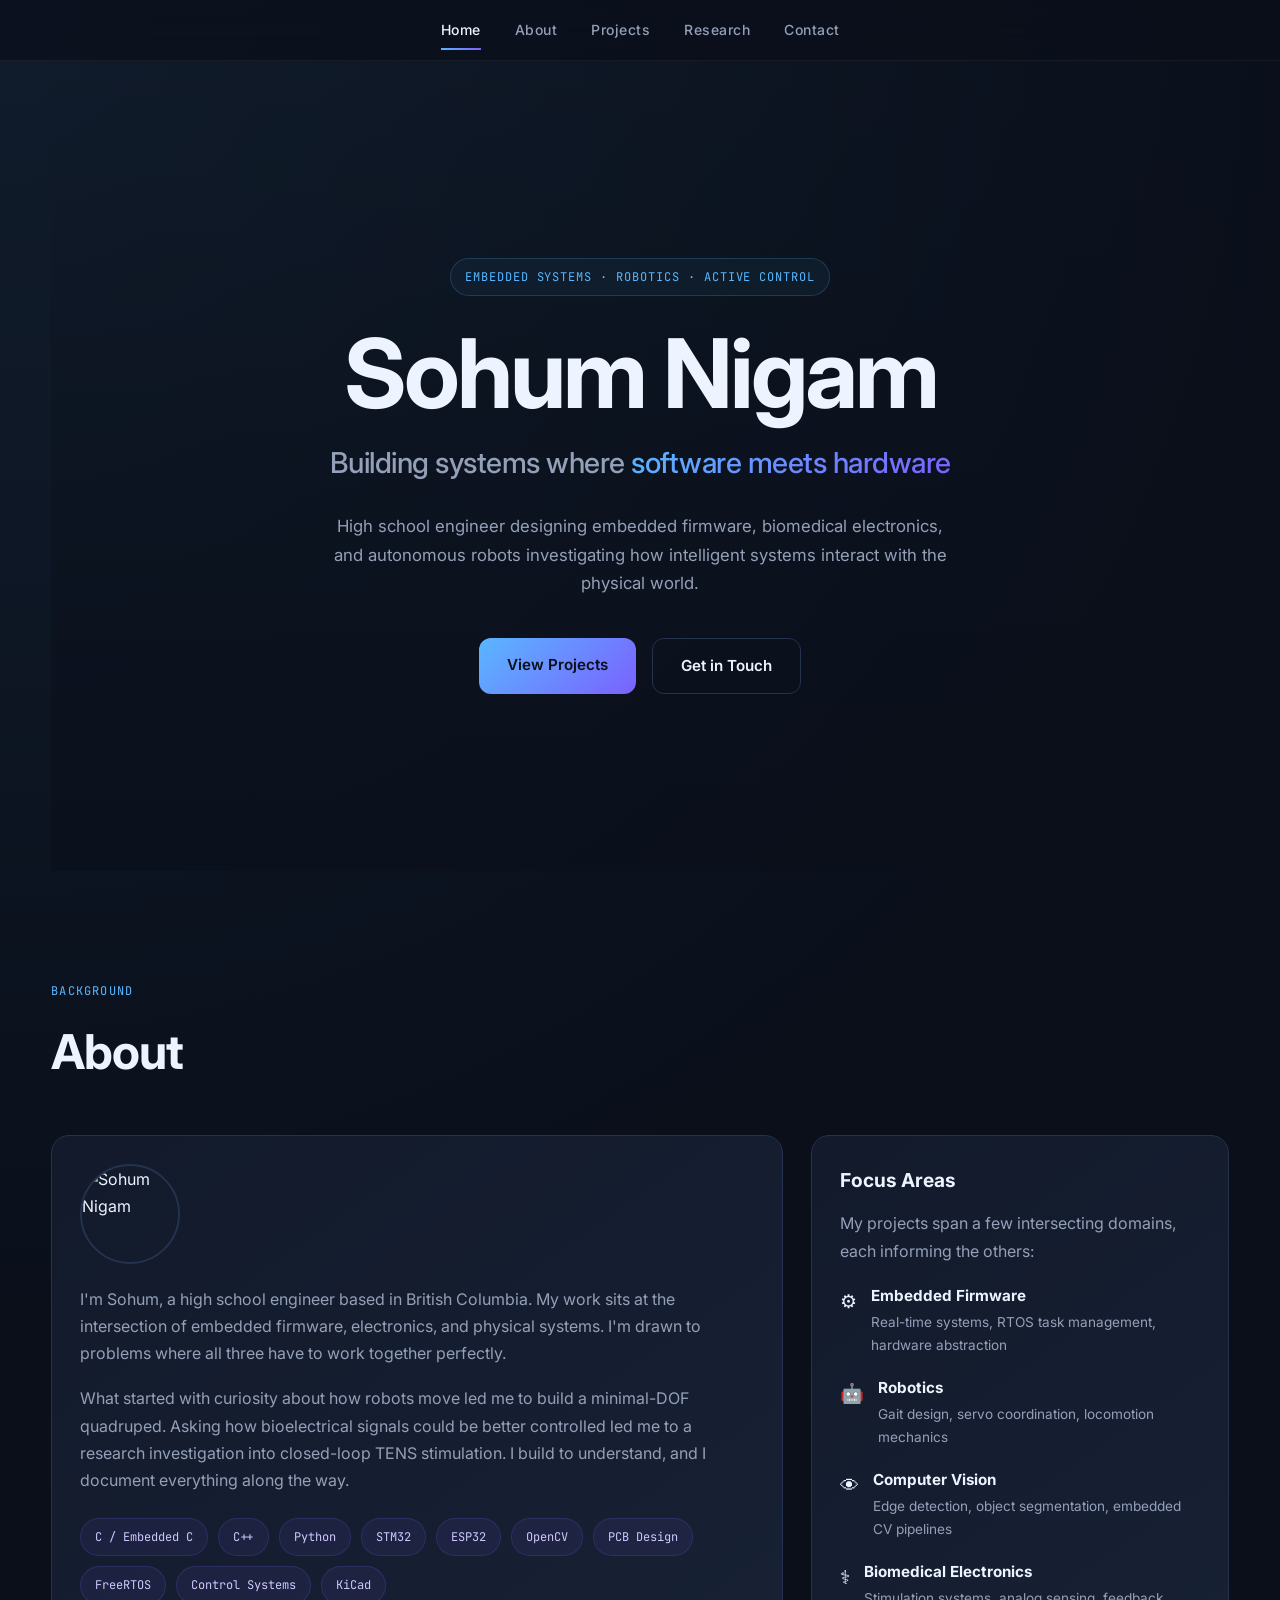
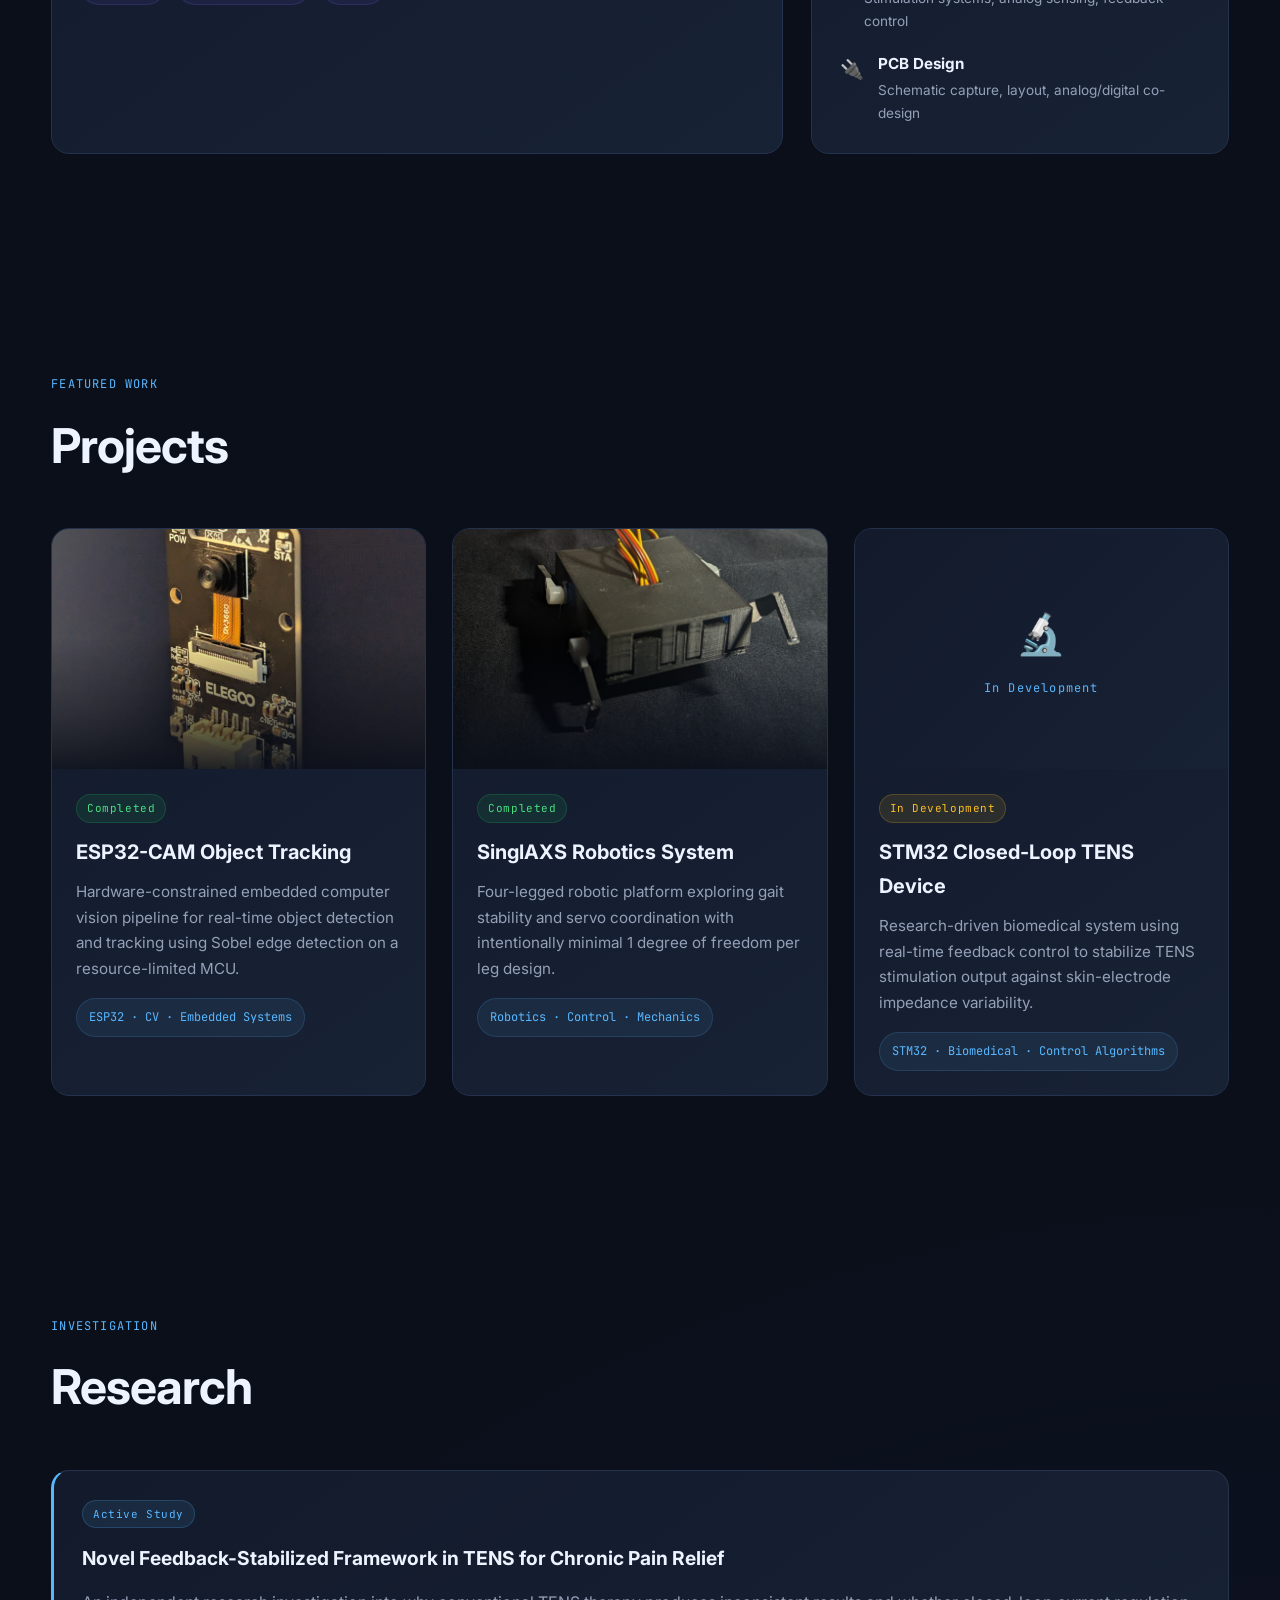
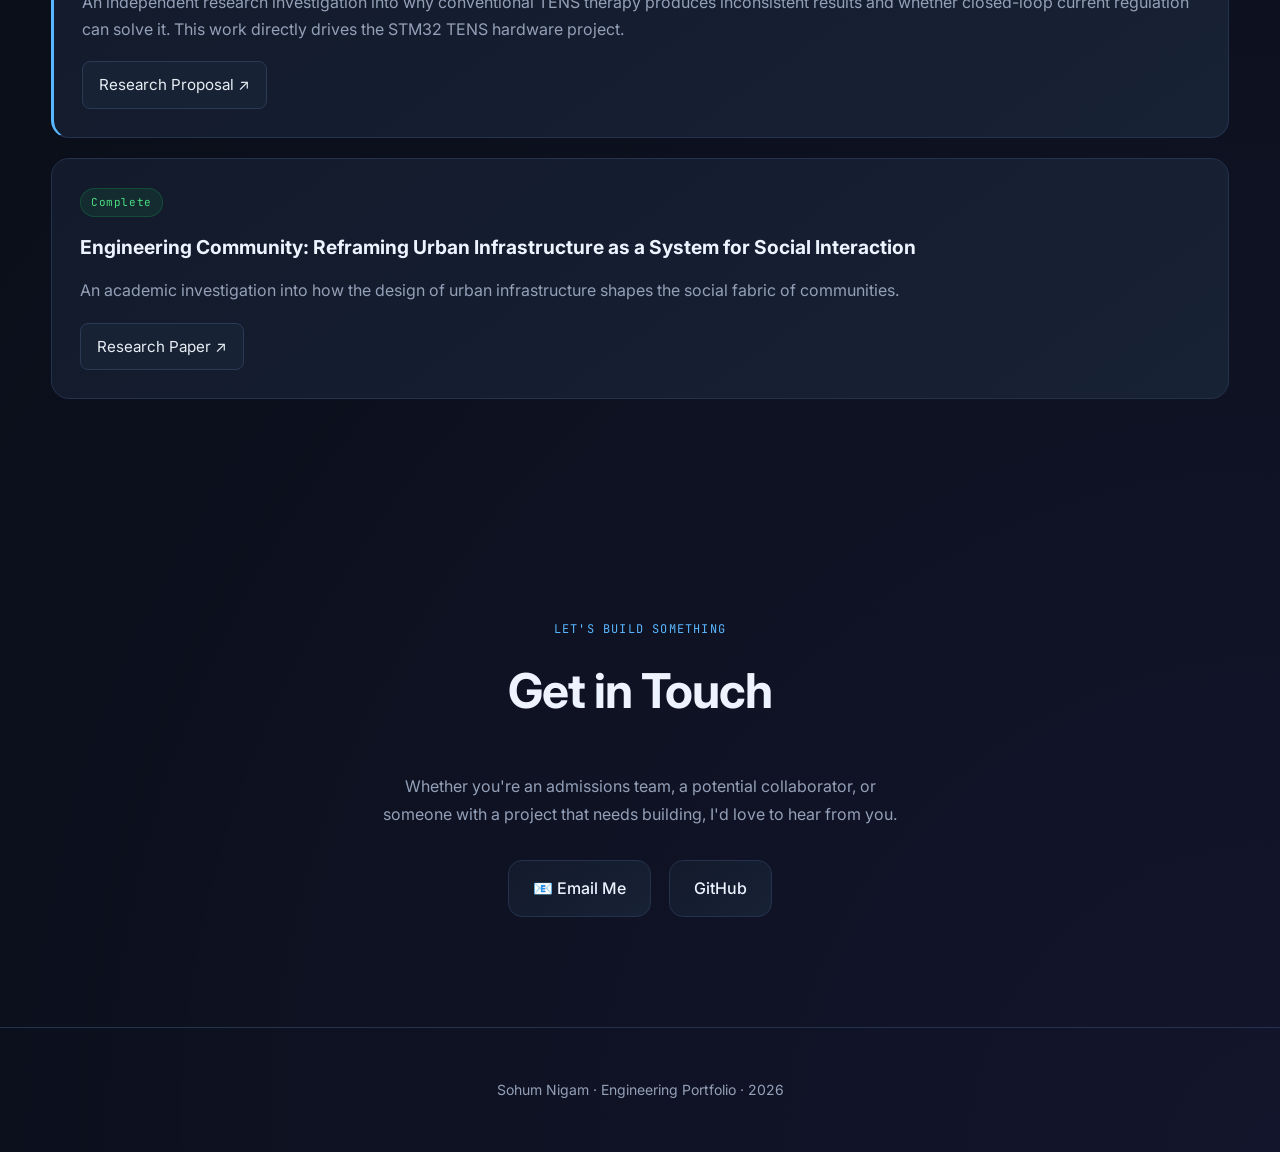
==== commit 0564dec2: "ESP_CAM page updates" ====
--- a/index.html
+++ b/index.html
@@ -1,3 +1,4 @@
+<!-- Onedrive/desktop/webdev/portfolio -->
 <!DOCTYPE html>
 <html lang="en">
 <head>
@@ -259,7 +260,7 @@
     </div>
 
     <p class="contact-sub">
-      Whether you're a university admissions team, a potential collaborator,
+      Whether you're an admissions team, a potential collaborator,
       or someone with a project that needs building, I'd love to hear from you.
     </p>
 
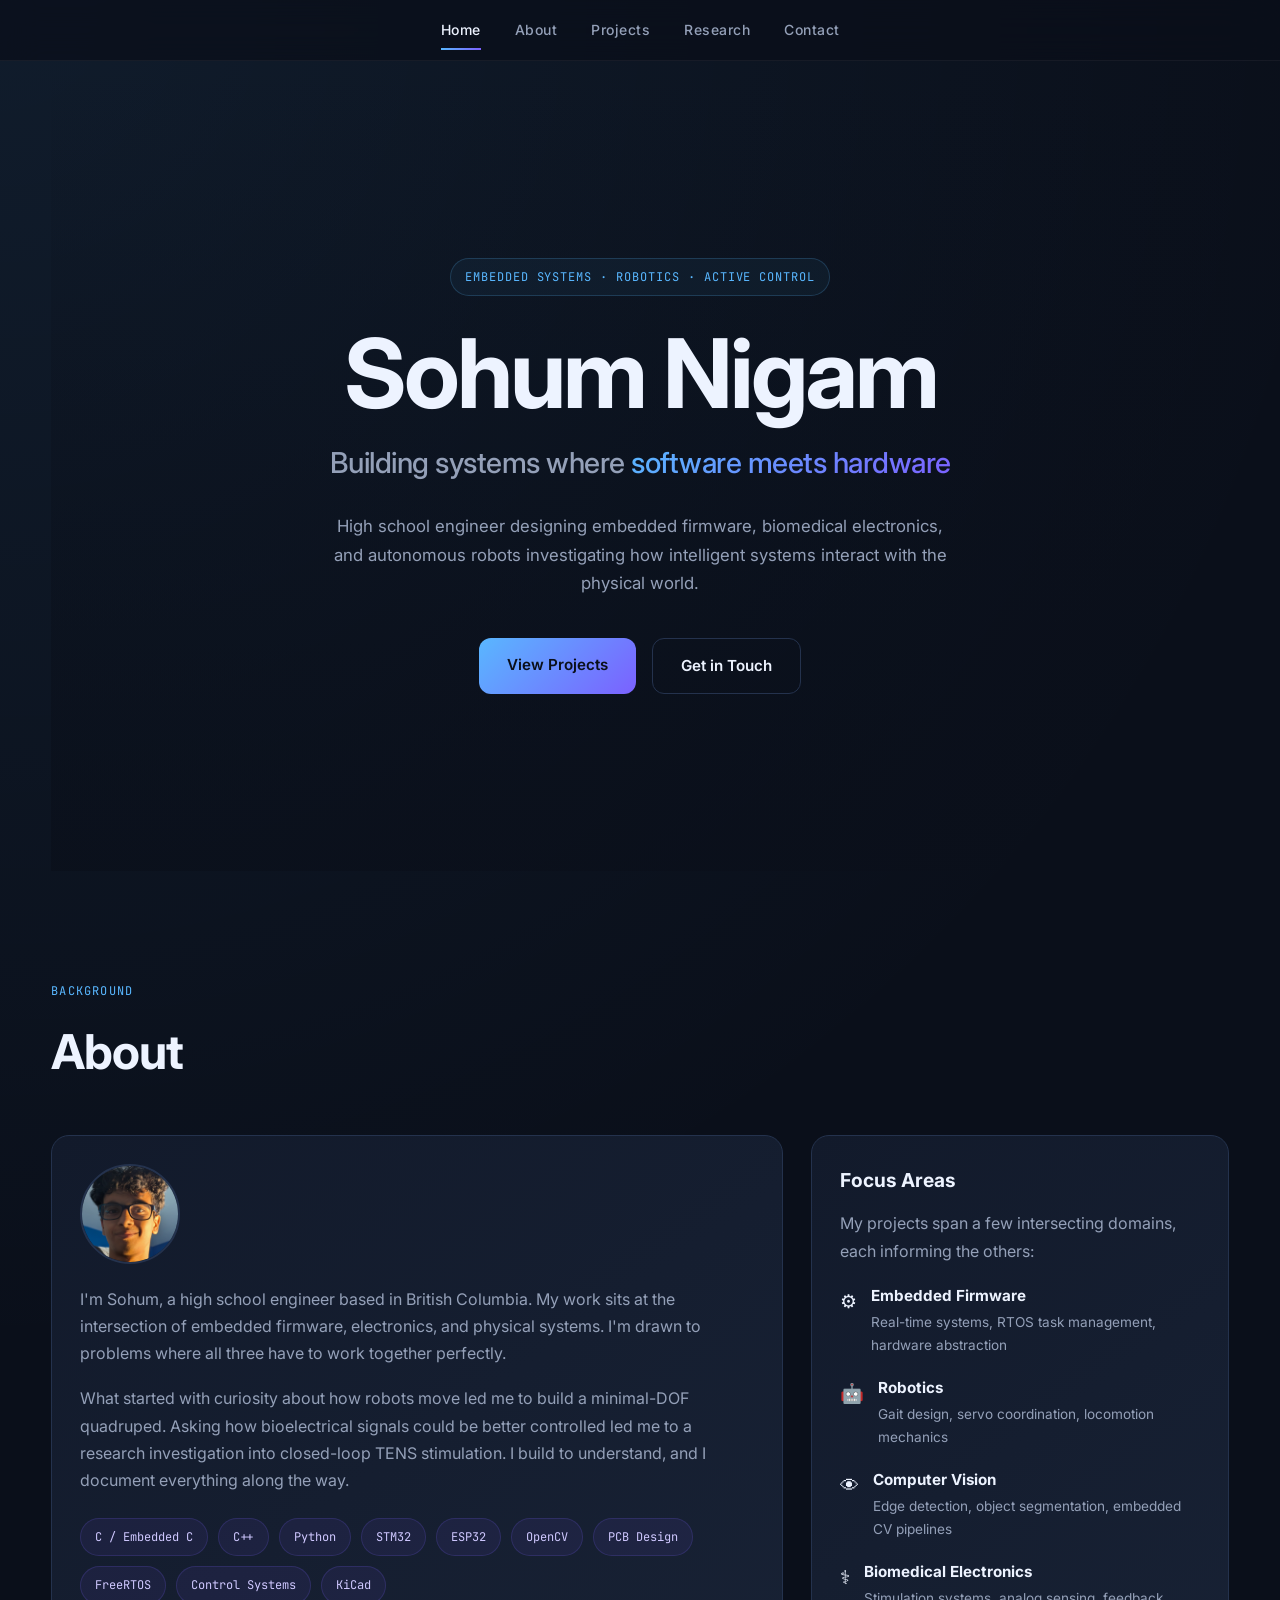
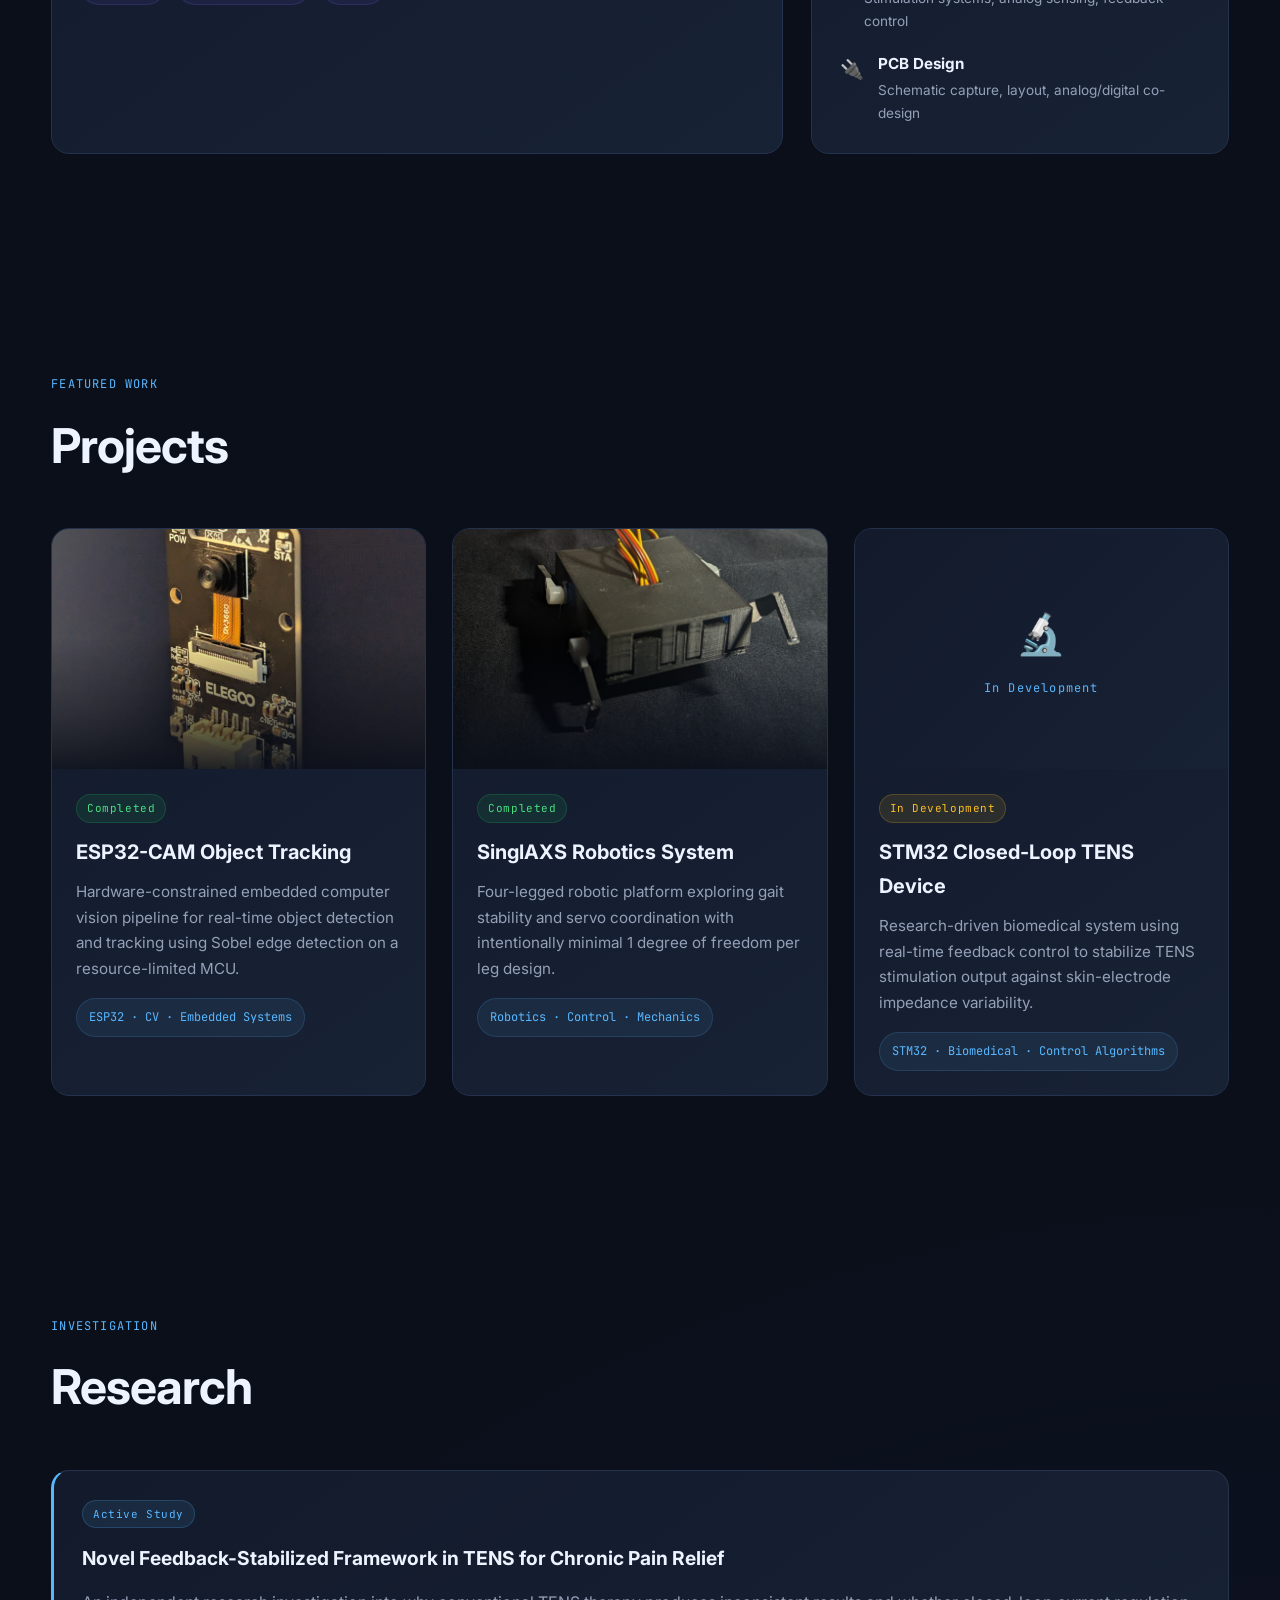
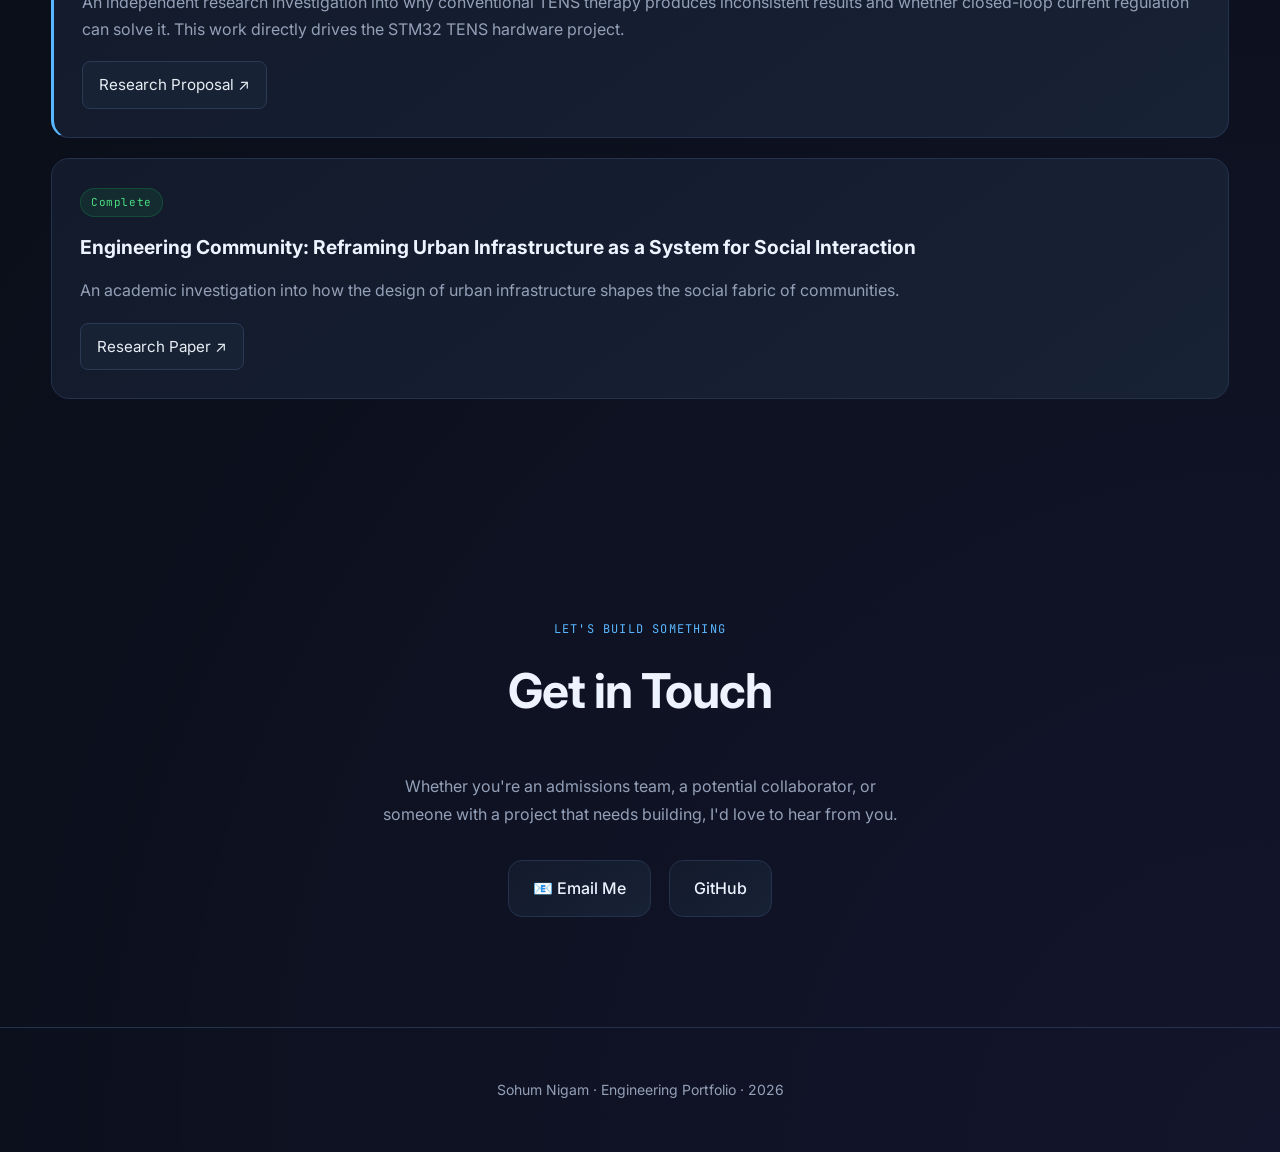
==== commit ab17a18e: "updated singlAXS page" ====
--- a/index.html
+++ b/index.html
@@ -2,6 +2,9 @@
 <!DOCTYPE html>
 <html lang="en">
 <head>
+
+  <meta name="google-site-verification" content="jWj6X-SL1wghwxLdgQ_2Kx37exApe-FmsOa8cBmeYo4" />
+
   <meta charset="UTF-8" />
   <meta name="viewport" content="width=device-width, initial-scale=1.0" />
   <title>Sohum Nigam — Engineering Portfolio</title>
@@ -63,7 +66,7 @@
       <div class="panel">
 
        
-        <img src="assets/Images/your-photo.jpg" alt="Sohum Nigam" class="about-photo">
+        <img src="assets/Images/about.png" alt="Sohum Nigam" class="about-photo">
 
         <p>
           I'm Sohum, a high school engineer based in British Columbia. My work sits at the intersection
@@ -173,7 +176,7 @@
         </div>
       </a>
 
-      <a class="card" href="projects/SinglAXS.html">
+      <a class="card" href="projects/SinglAXS-robotics.html">
         <div class="card-image">
           <img src="assets/Images/SinglAXS_Hero.png" alt="SinglAXS Quadruped">
         </div>
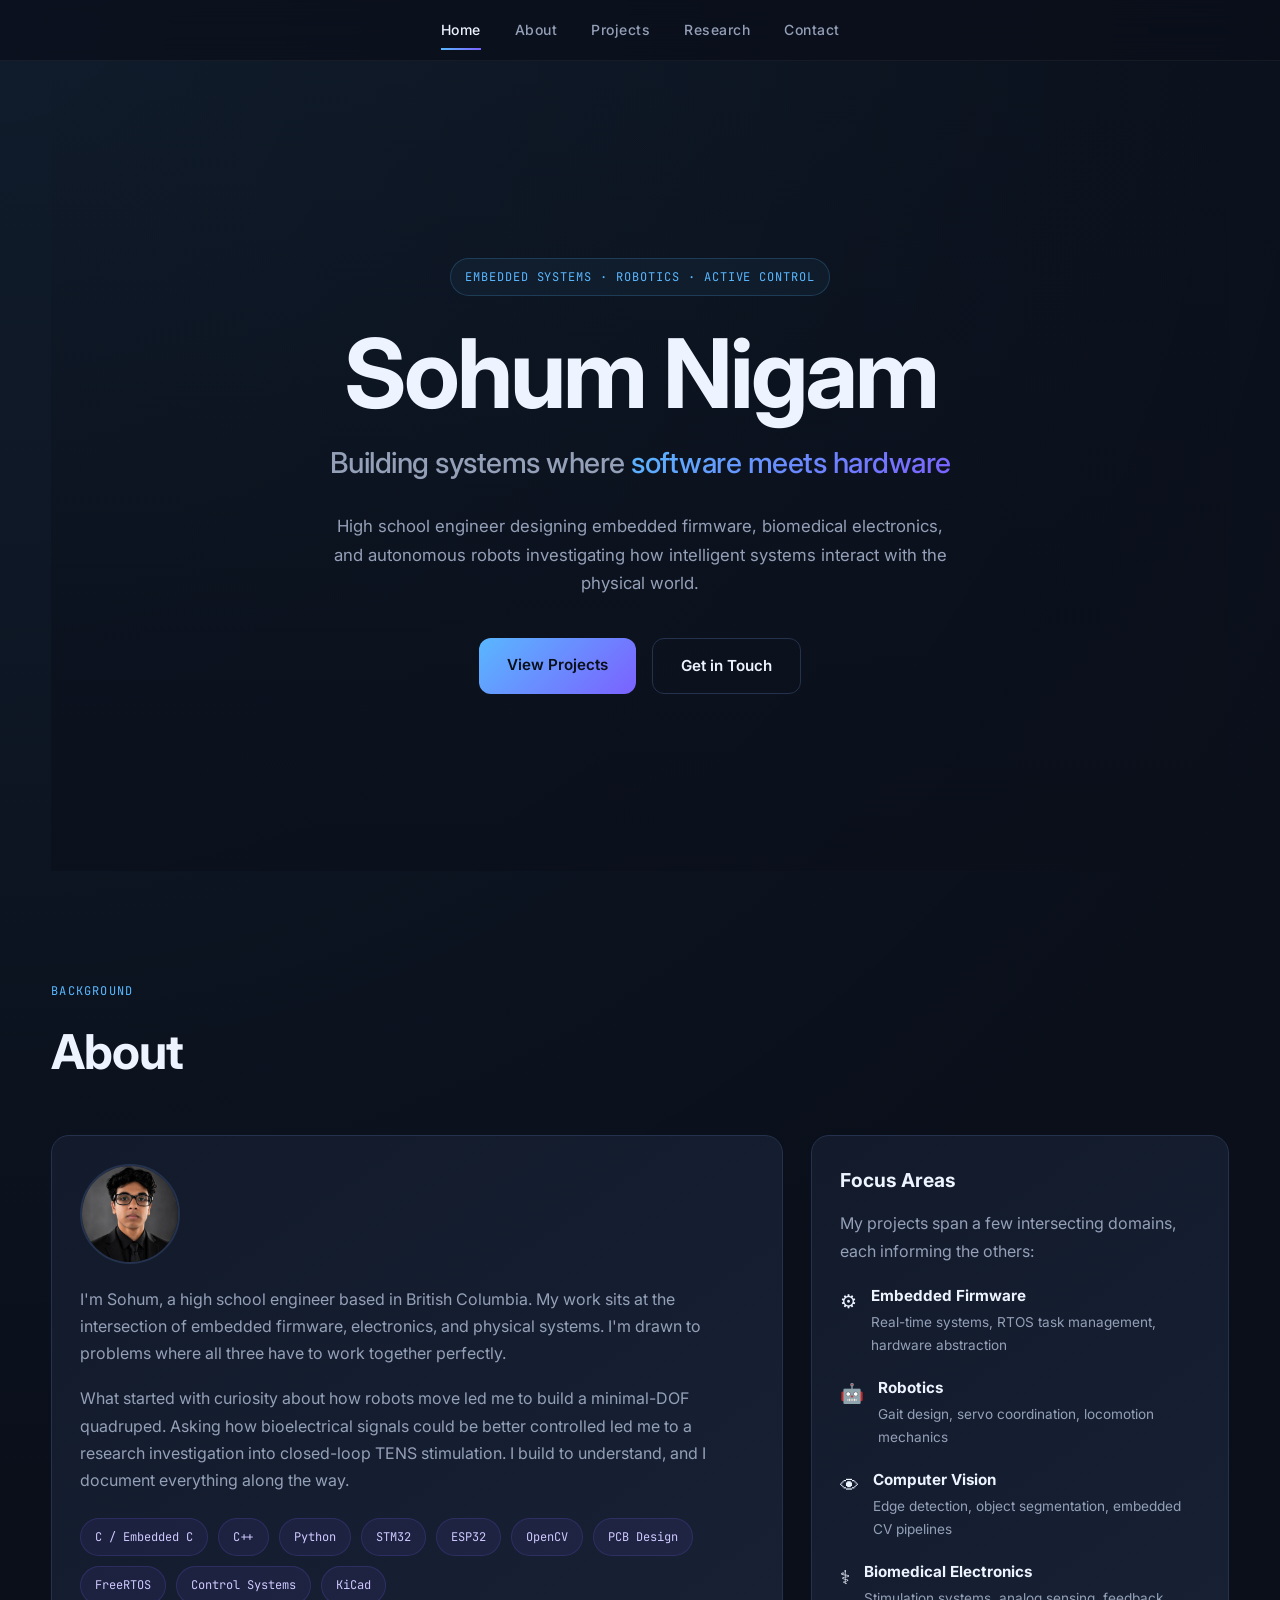
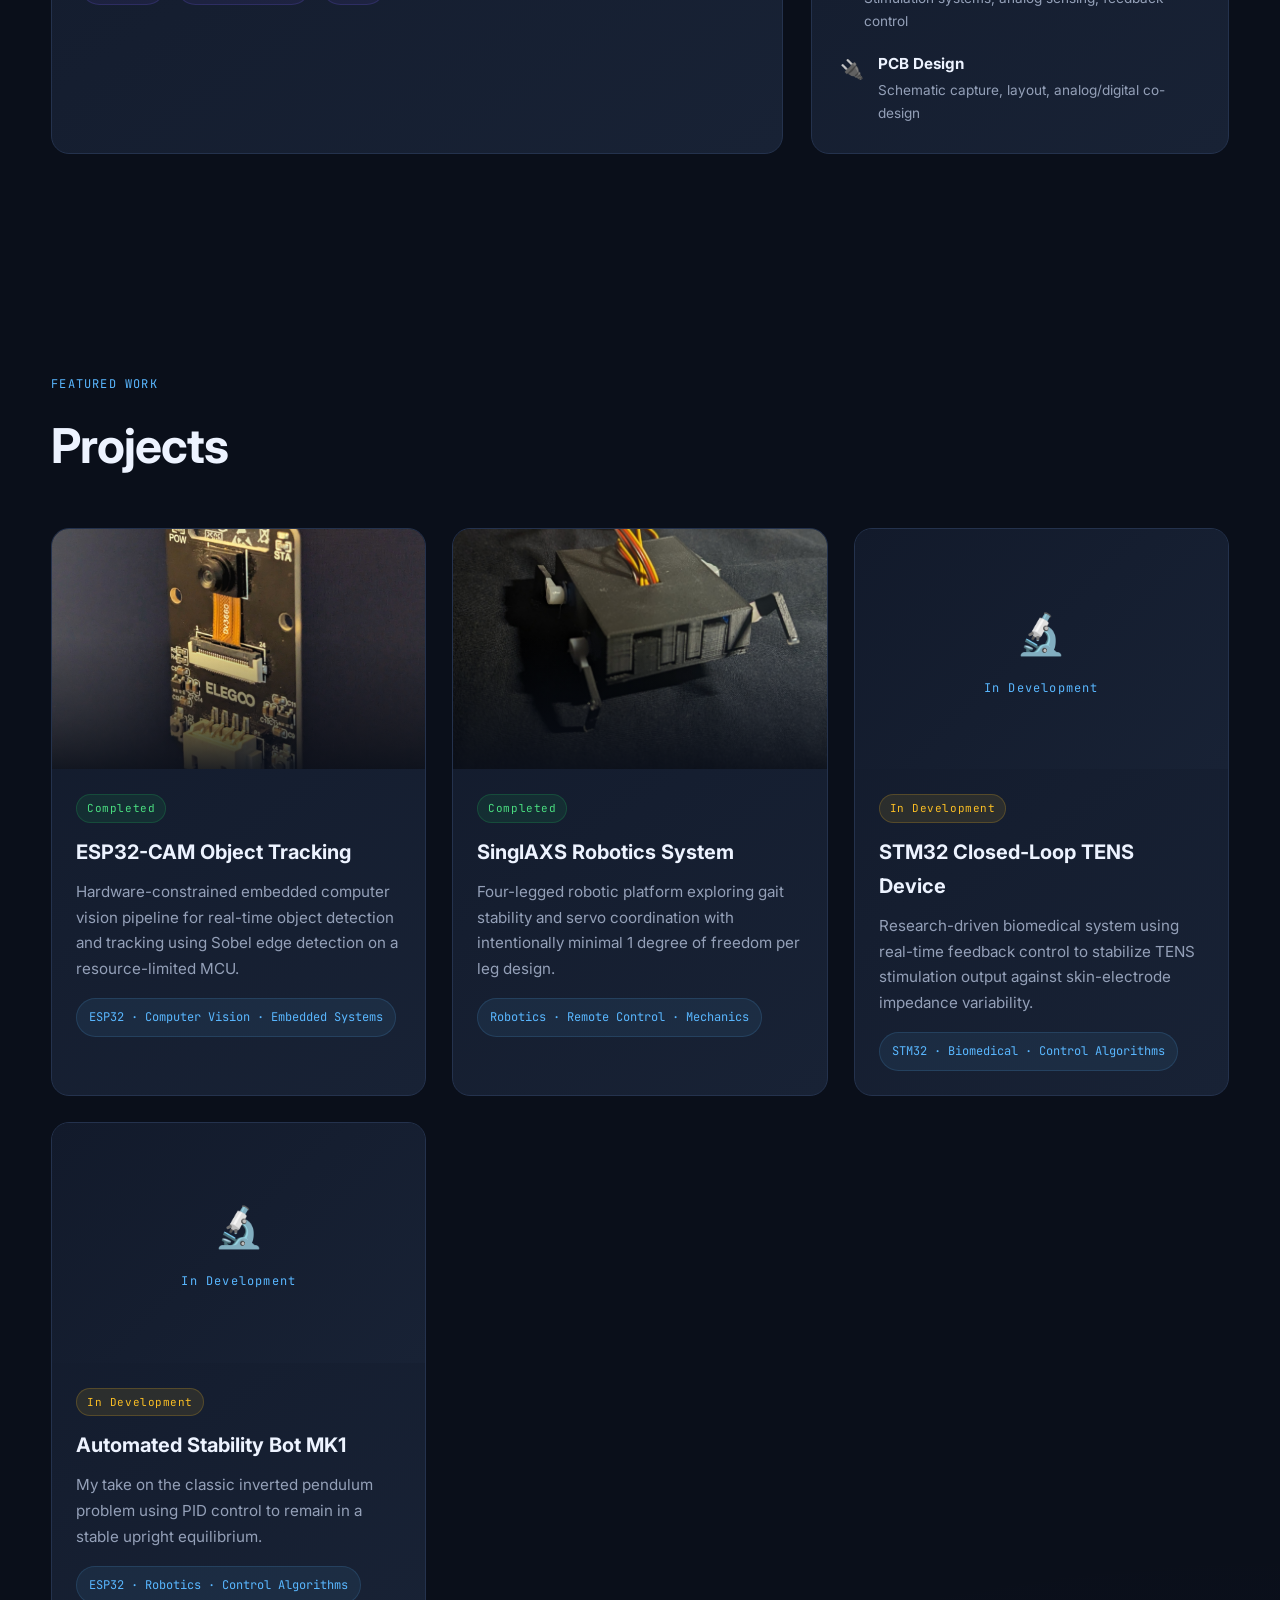
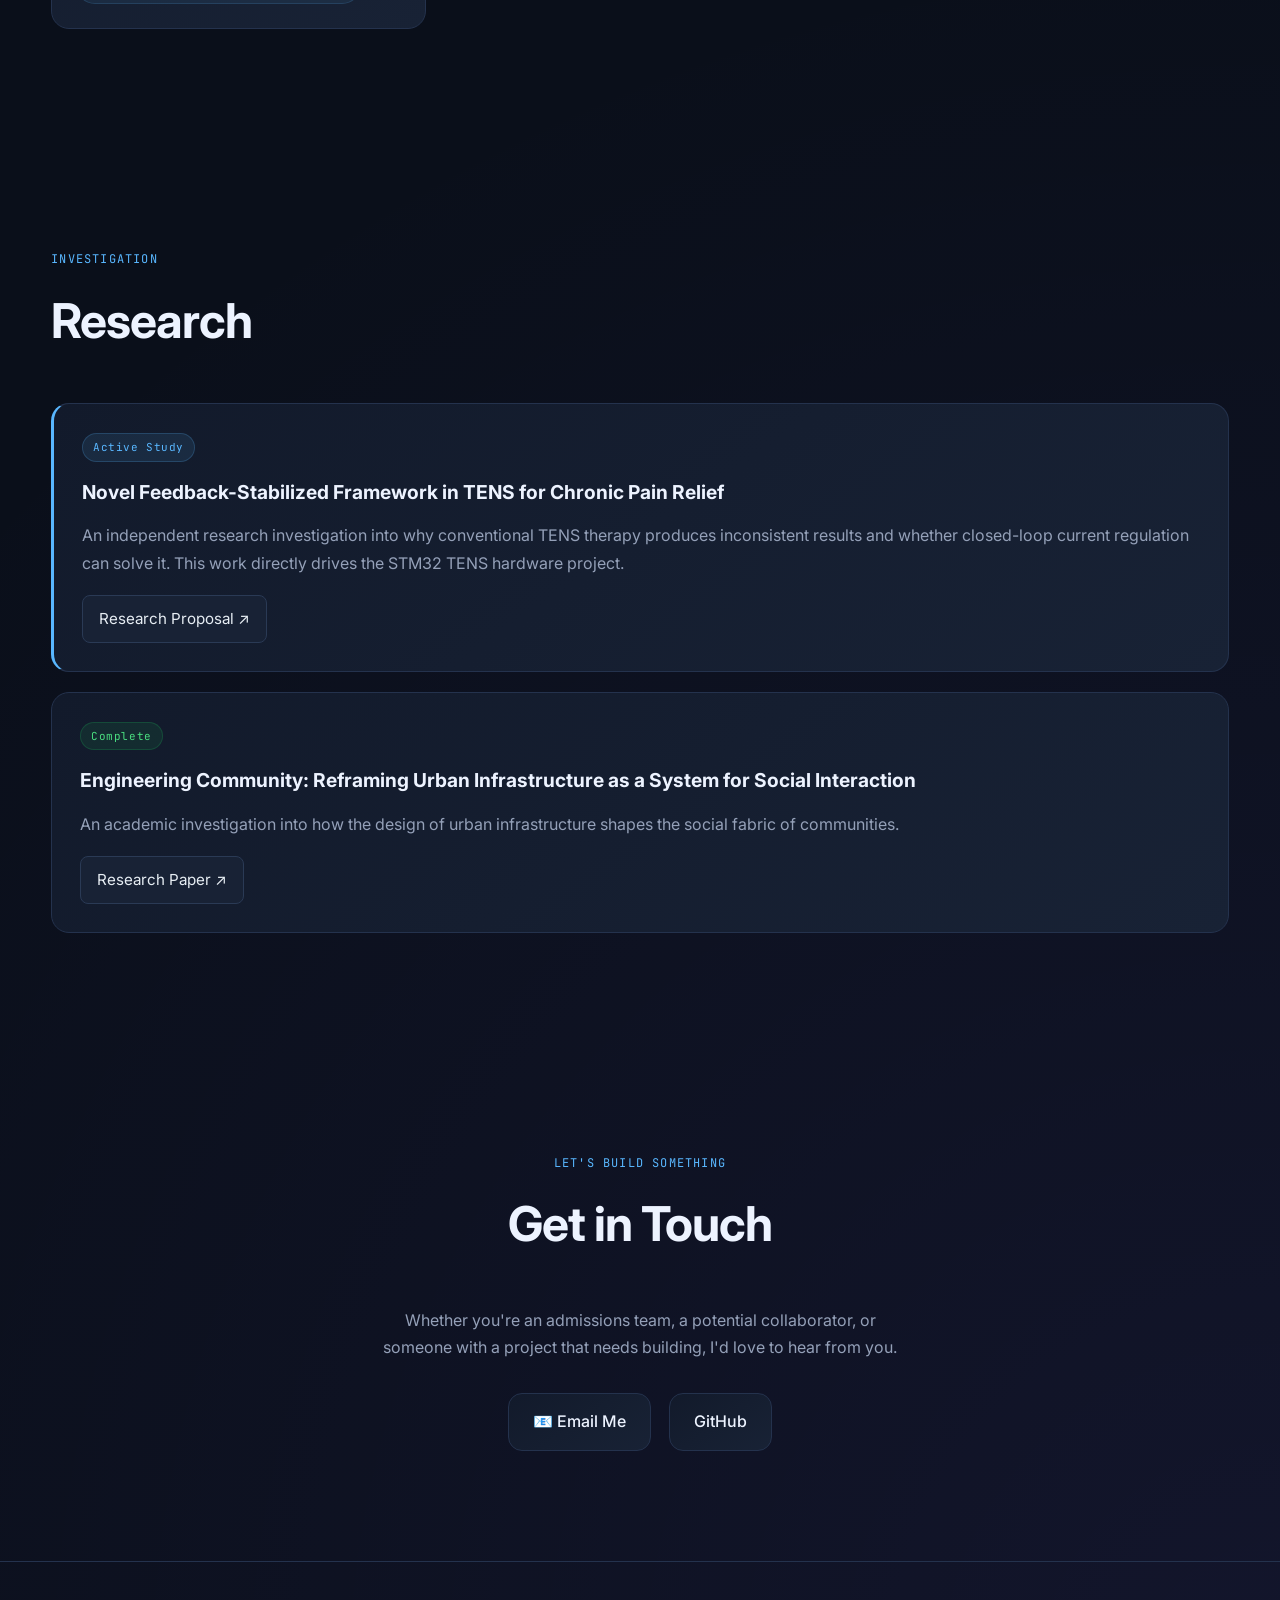
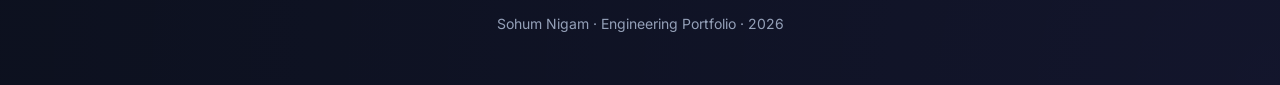
==== commit f3506502: "Stability bot page added" ====
--- a/index.html
+++ b/index.html
@@ -172,7 +172,7 @@
             real-time object detection and tracking using Sobel edge detection
             on a resource-limited MCU.
           </p>
-          <div class="tag">ESP32 · CV · Embedded Systems</div>
+          <div class="tag">ESP32 · Computer Vision · Embedded Systems</div>
         </div>
       </a>
 
@@ -188,7 +188,7 @@
             coordination with intentionally minimal 1 degree of freedom
             per leg design.
           </p>
-          <div class="tag">Robotics · Control · Mechanics</div>
+          <div class="tag">Robotics · Remote Control · Mechanics</div>
         </div>
       </a>
 
@@ -211,6 +211,23 @@
         </div>
       </a>
 
+      <a class="card" href="projects/stability_bot_MK1.html">
+        <div class="card-image card-image--placeholder">
+          <div class="card-wip">
+            <span>🔬</span>
+            <p>In Development</p>
+          </div>
+        </div>
+        <div class="card-content">
+          <div class="card-status card-status--wip">In Development</div>
+          <h3>Automated Stability Bot MK1</h3>
+          <p>
+            My take on the classic inverted pendulum problem using PID control to remain in a stable upright equilibrium.
+          </p>
+          <div class="tag">ESP32 · Robotics · Control Algorithms</div>
+        </div>
+      </a>
+
     </div>
 
   </section>
